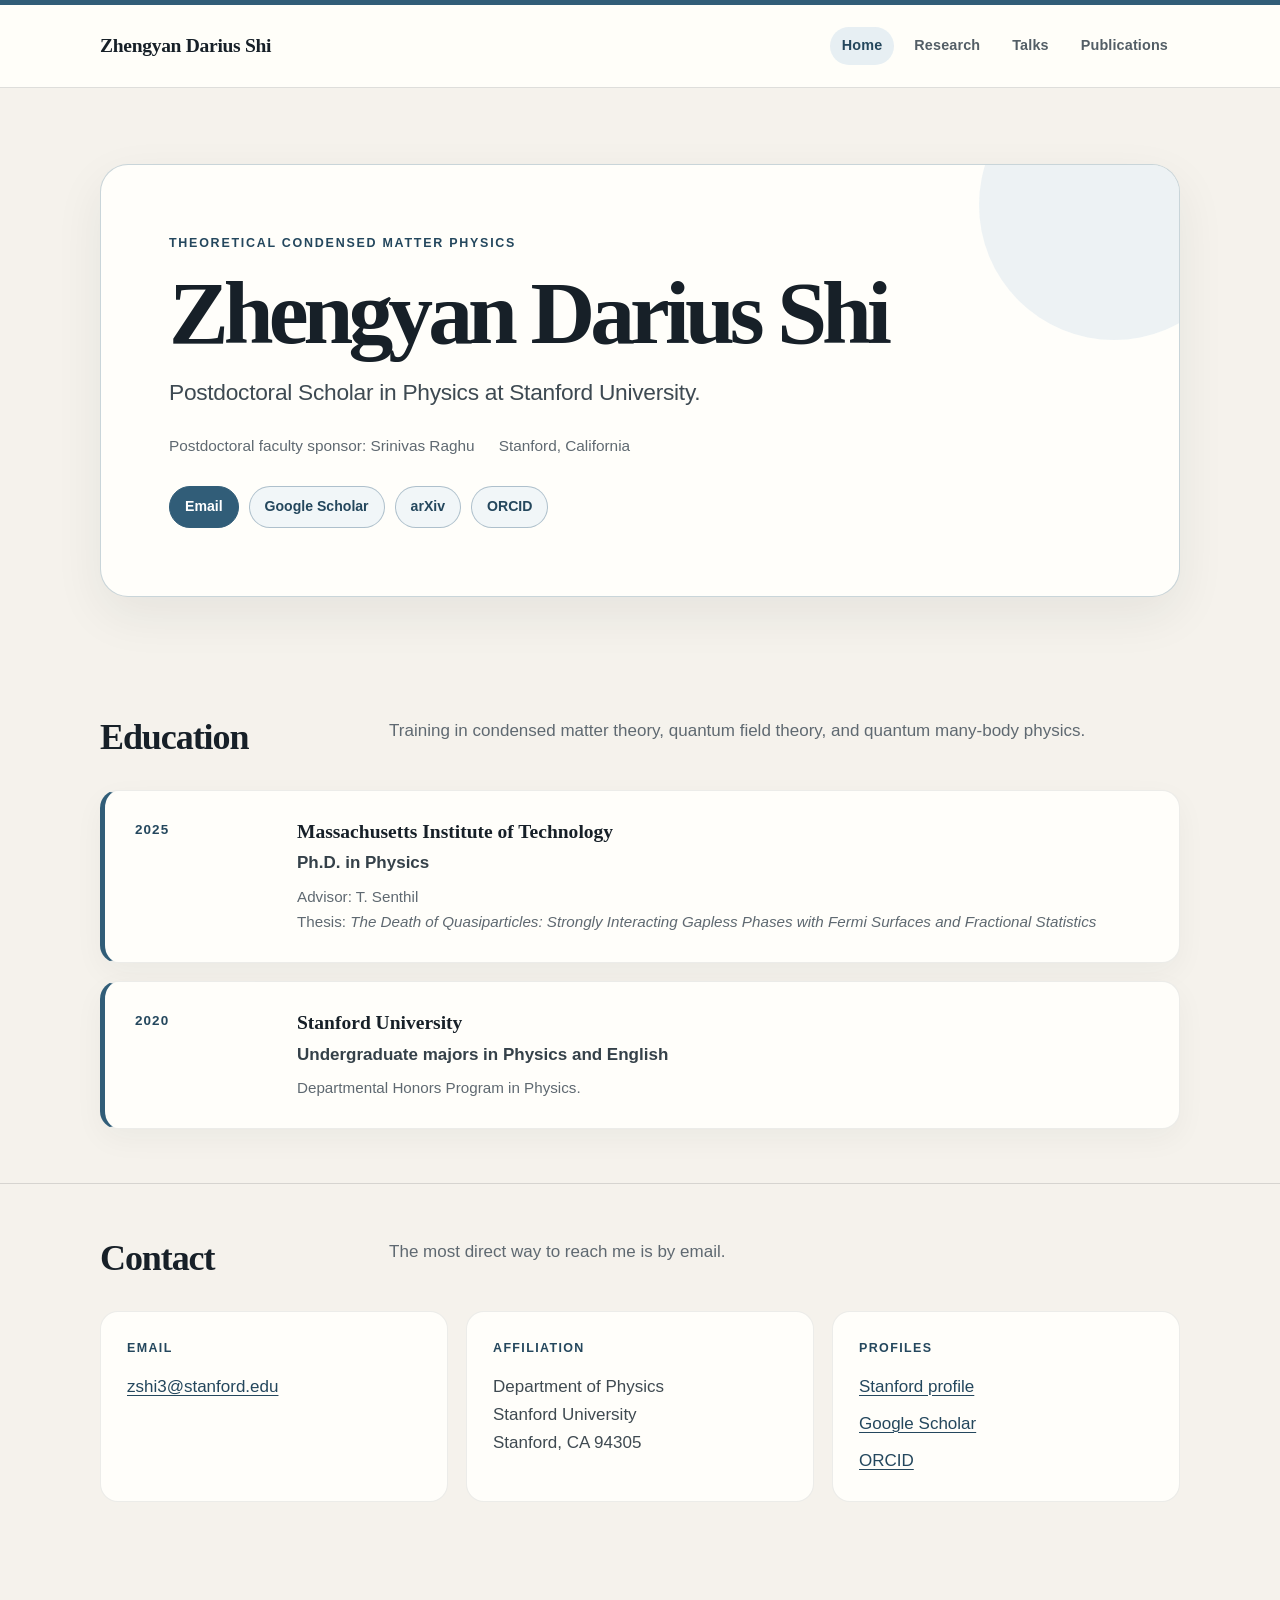
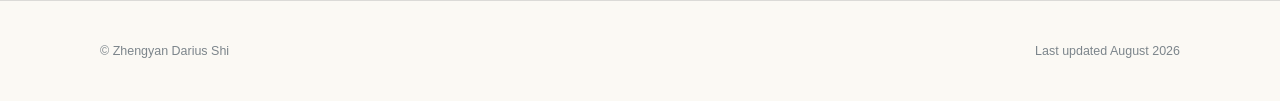
==== index.html @ 03440fc5 "Initial design" ====
<!doctype html>
<html lang="en">
<head>
  <meta charset="utf-8">
  <meta name="viewport" content="width=device-width, initial-scale=1">
  <title>Zhengyan Darius Shi — Theoretical Condensed Matter Physics</title>
  <meta name="description" content="Zhengyan Darius Shi is a theoretical condensed matter physicist and postdoctoral scholar at Stanford University.">
  <link rel="stylesheet" href="style.css">
</head>
<body class="page-home">
  <a class="skip-link" href="#main">Skip to content</a>

  <header class="site-header">
    <div class="shell header-inner">
      <a class="site-name" href="index.html">Zhengyan Darius Shi</a>
      <nav class="site-nav" aria-label="Primary navigation">
        <a href="index.html" aria-current="page">Home</a>
        <a href="research.html">Research</a>
        <a href="talks.html">Talks</a>
        <a href="publications.html">Publications</a>
      </nav>
    </div>
  </header>

  <main id="main">
    <section class="page-hero">
      <div class="shell">
        <div class="hero-panel">
          <div class="hero-content">
            <p class="eyebrow">Theoretical condensed matter physics</p>
            <h1>Zhengyan Darius Shi</h1>
            <p class="hero-subtitle">
              Postdoctoral Scholar in Physics at Stanford University.
            </p>
            <div class="hero-meta">
              <span>Postdoctoral faculty sponsor: Srinivas Raghu</span>
              <span>Stanford, California</span>
            </div>
            <div class="hero-links" aria-label="Profile links">
              <a class="button-link primary" href="mailto:zshi3@stanford.edu">Email</a>
              <a class="button-link" href="https://scholar.google.com/citations?user=H6d0jHQAAAAJ&hl=en">Google Scholar</a>
              <a class="button-link" href="https://arxiv.org/search/?query=Zhengyan+Darius+Shi&searchtype=author&abstracts=show&order=-announced_date_first&size=50">arXiv</a>
              <a class="button-link" href="https://orcid.org/0000-0003-3105-1153">ORCID</a>
            </div>
          </div>
        </div>
      </div>
    </section>

    <section class="page-section" aria-labelledby="education-heading">
      <div class="shell">
        <div class="section-header">
          <h2 id="education-heading">Education</h2>
          <p class="section-intro">
            Training in condensed matter theory, quantum field theory, and quantum many-body physics.
          </p>
        </div>

        <div class="education-list">
          <article class="education-item">
            <div class="education-year">2025</div>
            <div>
              <h3>Massachusetts Institute of Technology</h3>
              <p class="education-degree">Ph.D. in Physics</p>
              <p class="education-detail">
                Advisor: T. Senthil<br>
                Thesis: <em>The Death of Quasiparticles: Strongly Interacting Gapless Phases with Fermi Surfaces and Fractional Statistics</em>
              </p>
            </div>
          </article>

          <article class="education-item">
            <div class="education-year">2020</div>
            <div>
              <h3>Stanford University</h3>
              <p class="education-degree">Undergraduate majors in Physics and English</p>
              <p class="education-detail">Departmental Honors Program in Physics.</p>
            </div>
          </article>
        </div>
      </div>
    </section>

    <section class="page-section" aria-labelledby="contact-heading">
      <div class="shell">
        <div class="section-header">
          <h2 id="contact-heading">Contact</h2>
          <p class="section-intro">
            The most direct way to reach me is by email.
          </p>
        </div>

        <div class="contact-grid">
          <article class="contact-card">
            <h3>Email</h3>
            <p><a href="mailto:zshi3@stanford.edu">zshi3@stanford.edu</a></p>
          </article>

          <article class="contact-card">
            <h3>Affiliation</h3>
            <p>
              Department of Physics<br>
              Stanford University<br>
              Stanford, CA 94305
            </p>
          </article>

          <article class="contact-card">
            <h3>Profiles</h3>
            <p><a href="https://profiles.stanford.edu/zhengyan-shi">Stanford profile</a></p>
            <p><a href="https://scholar.google.com/citations?user=H6d0jHQAAAAJ&hl=en">Google Scholar</a></p>
            <p><a href="https://orcid.org/0000-0003-3105-1153">ORCID</a></p>
          </article>
        </div>
      </div>
    </section>
  </main>

  <footer class="site-footer">
    <div class="shell footer-inner">
      <p>© Zhengyan Darius Shi</p>
      <p>Last updated August 2026</p>
    </div>
  </footer>
</body>
</html>
---- style.css ----
:root {
  --ink: #172028;
  --muted: #5f6971;
  --quiet: #7c858b;
  --line: rgba(23, 32, 40, 0.14);
  --line-light: rgba(23, 32, 40, 0.08);
  --paper: #fffefa;
  --page-bg: #f5f2ec;
  --accent: #315d78;
  --accent-deep: #24475d;
  --accent-soft: #e7eff3;
  --accent-pale: #f1f6f8;
  --shell: 1080px;
  --text-measure: 730px;
  --radius: 18px;
  --shadow: 0 18px 50px rgba(31, 39, 45, 0.07);
}

.page-research {
  --page-bg: #f0f6f4;
  --accent: #28736e;
  --accent-deep: #1d5652;
  --accent-soft: #dfeeea;
  --accent-pale: #edf7f4;
}

.page-talks {
  --page-bg: #f8f2e8;
  --accent: #a15d27;
  --accent-deep: #77431d;
  --accent-soft: #f3e5d3;
  --accent-pale: #fcf6ed;
}

.page-publications {
  --page-bg: #f6f0f4;
  --accent: #7d4262;
  --accent-deep: #5d3049;
  --accent-soft: #eedee7;
  --accent-pale: #faf2f6;
}

* {
  box-sizing: border-box;
}

html {
  scroll-behavior: smooth;
}

body {
  margin: 0;
  color: var(--ink);
  background: var(--page-bg);
  font-family: Inter, ui-sans-serif, -apple-system, BlinkMacSystemFont, "Segoe UI",
               Helvetica, Arial, sans-serif;
  font-size: 17px;
  line-height: 1.66;
  -webkit-font-smoothing: antialiased;
  text-rendering: optimizeLegibility;
}

::selection {
  background: var(--accent-soft);
}

img {
  display: block;
  max-width: 100%;
}

a {
  color: var(--accent-deep);
  text-decoration-thickness: 1px;
  text-underline-offset: 0.2em;
}

a:hover {
  color: var(--accent);
}

h1,
h2,
h3,
p {
  margin-top: 0;
}

h1,
h2,
h3 {
  font-family: "Iowan Old Style", "Palatino Linotype", "Book Antiqua", Palatino,
               Georgia, serif;
  color: var(--ink);
}

.shell {
  width: min(var(--shell), calc(100% - 48px));
  margin-inline: auto;
}

.site-header {
  position: relative;
  z-index: 10;
  border-top: 5px solid var(--accent);
  border-bottom: 1px solid var(--line);
  background: rgba(255, 254, 250, 0.94);
  backdrop-filter: blur(14px);
  -webkit-backdrop-filter: blur(14px);
}

.header-inner {
  min-height: 82px;
  display: flex;
  align-items: center;
  justify-content: space-between;
  gap: 30px;
}

.site-name {
  color: var(--ink);
  text-decoration: none;
  font-family: "Iowan Old Style", "Palatino Linotype", "Book Antiqua", Palatino,
               Georgia, serif;
  font-size: 1.22rem;
  font-weight: 700;
  letter-spacing: -0.015em;
  white-space: nowrap;
}

.site-name:hover {
  color: var(--accent-deep);
}

.site-nav {
  display: flex;
  align-items: center;
  justify-content: flex-end;
  gap: 8px;
}

.site-nav a {
  display: inline-flex;
  align-items: center;
  min-height: 38px;
  padding: 7px 12px;
  border-radius: 999px;
  color: #535e66;
  text-decoration: none;
  font-size: 0.9rem;
  font-weight: 650;
  letter-spacing: 0.01em;
}

.site-nav a:hover {
  color: var(--accent-deep);
  background: var(--accent-pale);
}

.site-nav a[aria-current="page"] {
  color: var(--accent-deep);
  background: var(--accent-soft);
}

.page-hero {
  padding: 76px 0 66px;
}

.hero-panel {
  position: relative;
  overflow: hidden;
  padding: clamp(34px, 6vw, 68px);
  border: 1px solid color-mix(in srgb, var(--accent) 26%, transparent);
  border-radius: 28px;
  background: var(--paper);
  box-shadow: var(--shadow);
}

.hero-panel::after {
  content: "";
  position: absolute;
  right: -70px;
  top: -95px;
  width: 270px;
  height: 270px;
  border-radius: 50%;
  background: var(--accent-soft);
  opacity: 0.72;
  pointer-events: none;
}

.hero-content {
  position: relative;
  z-index: 1;
  max-width: 840px;
}

.eyebrow {
  margin-bottom: 15px;
  color: var(--accent-deep);
  font-size: 0.78rem;
  font-weight: 760;
  letter-spacing: 0.14em;
  text-transform: uppercase;
}

.page-hero h1 {
  max-width: 900px;
  margin-bottom: 18px;
  font-size: clamp(3rem, 7vw, 5.6rem);
  line-height: 0.98;
  font-weight: 700;
  letter-spacing: -0.055em;
}

.page-hero .page-title {
  max-width: 850px;
  font-size: clamp(2.8rem, 6vw, 5rem);
}

.hero-subtitle {
  max-width: 760px;
  margin-bottom: 0;
  color: #3e4a52;
  font-size: clamp(1.12rem, 2.2vw, 1.42rem);
  line-height: 1.5;
  letter-spacing: -0.012em;
}

.hero-meta {
  display: flex;
  flex-wrap: wrap;
  gap: 9px 24px;
  margin-top: 24px;
  color: var(--muted);
  font-size: 0.96rem;
}

.hero-links,
.inline-links {
  display: flex;
  flex-wrap: wrap;
  gap: 10px;
  margin-top: 28px;
}

.button-link {
  display: inline-flex;
  align-items: center;
  justify-content: center;
  gap: 7px;
  min-height: 42px;
  padding: 8px 15px;
  border: 1px solid color-mix(in srgb, var(--accent) 35%, transparent);
  border-radius: 999px;
  color: var(--accent-deep);
  background: var(--accent-pale);
  text-decoration: none;
  font-size: 0.88rem;
  font-weight: 700;
}

.button-link:hover {
  border-color: var(--accent);
  background: var(--accent-soft);
}

.button-link.primary {
  border-color: var(--accent);
  color: white;
  background: var(--accent);
}

.button-link.primary:hover {
  background: var(--accent-deep);
}

main {
  padding-bottom: 44px;
}

.page-section {
  padding: 54px 0;
}

.page-section + .page-section {
  border-top: 1px solid var(--line);
}

.section-header {
  display: grid;
  grid-template-columns: minmax(180px, 0.32fr) minmax(0, 1fr);
  gap: 36px;
  margin-bottom: 32px;
}

.section-header h2 {
  margin-bottom: 0;
  font-size: clamp(1.7rem, 3vw, 2.25rem);
  line-height: 1.14;
  letter-spacing: -0.03em;
}

.section-intro {
  max-width: var(--text-measure);
  margin-bottom: 0;
  color: var(--muted);
}

.education-list {
  display: grid;
  gap: 18px;
}

.education-item {
  display: grid;
  grid-template-columns: 132px minmax(0, 1fr);
  gap: 30px;
  padding: 28px 30px;
  border: 1px solid var(--line-light);
  border-left: 5px solid var(--accent);
  border-radius: var(--radius);
  background: var(--paper);
  box-shadow: 0 10px 30px rgba(31, 39, 45, 0.045);
}

.education-year {
  color: var(--accent-deep);
  font-size: 0.84rem;
  font-weight: 800;
  letter-spacing: 0.08em;
  text-transform: uppercase;
}

.education-item h3 {
  margin-bottom: 5px;
  font-size: 1.22rem;
  line-height: 1.3;
}

.education-degree {
  margin-bottom: 6px;
  color: #354149;
  font-weight: 680;
}

.education-detail {
  margin-bottom: 0;
  color: var(--muted);
  font-size: 0.95rem;
}

.contact-grid {
  display: grid;
  grid-template-columns: repeat(3, minmax(0, 1fr));
  gap: 18px;
}

.contact-card {
  min-height: 190px;
  padding: 26px;
  border: 1px solid var(--line-light);
  border-radius: var(--radius);
  background: var(--paper);
}

.contact-card h3 {
  margin-bottom: 14px;
  color: var(--accent-deep);
  font-size: 0.78rem;
  font-family: inherit;
  font-weight: 800;
  letter-spacing: 0.11em;
  text-transform: uppercase;
}

.contact-card p {
  margin-bottom: 0;
  color: #3f4a51;
}

.contact-card p + p {
  margin-top: 9px;
}

.research-stack {
  display: grid;
  gap: 22px;
}

.research-card {
  --card-accent: #28736e;
  --card-bg: #e7f2ef;
  display: grid;
  grid-template-columns: 84px minmax(0, 1fr);
  gap: 28px;
  padding: clamp(28px, 5vw, 46px);
  border: 1px solid color-mix(in srgb, var(--card-accent) 24%, transparent);
  border-radius: 22px;
  background: var(--card-bg);
}

.research-card:nth-child(2) {
  --card-accent: #4b6090;
  --card-bg: #e9edf7;
}

.research-card:nth-child(3) {
  --card-accent: #98526b;
  --card-bg: #f5e9ee;
}

.research-card:nth-child(4) {
  --card-accent: #9a6b31;
  --card-bg: #f6eddf;
}

.research-number {
  margin: 2px 0 0;
  color: var(--card-accent);
  font-size: 0.86rem;
  font-weight: 850;
  letter-spacing: 0.12em;
}

.research-card h2 {
  margin-bottom: 13px;
  font-size: clamp(1.65rem, 3.1vw, 2.35rem);
  line-height: 1.12;
  letter-spacing: -0.035em;
}

.research-card p {
  max-width: 790px;
  margin-bottom: 0;
  color: #39464b;
}

.research-card .related {
  display: flex;
  flex-wrap: wrap;
  gap: 8px 18px;
  margin-top: 18px;
  font-size: 0.9rem;
  font-weight: 700;
}

.research-card .related a {
  color: var(--card-accent);
  text-decoration: none;
}

.research-card .related a:hover {
  text-decoration: underline;
}

.talk-list {
  display: grid;
  gap: 16px;
}

.talk-item {
  display: grid;
  grid-template-columns: 175px minmax(0, 1fr);
  gap: 30px;
  padding: 27px 30px;
  border: 1px solid var(--line-light);
  border-radius: var(--radius);
  background: var(--paper);
  box-shadow: 0 10px 28px rgba(31, 39, 45, 0.04);
}

.talk-date {
  color: var(--accent-deep);
  font-size: 0.83rem;
  font-weight: 800;
  letter-spacing: 0.07em;
  text-transform: uppercase;
}

.talk-item h2 {
  margin-bottom: 7px;
  font-size: 1.25rem;
  line-height: 1.32;
  letter-spacing: -0.018em;
}

.talk-venue {
  margin-bottom: 0;
  color: var(--muted);
  font-size: 0.94rem;
}

.talk-links {
  display: flex;
  flex-wrap: wrap;
  gap: 8px 16px;
  margin-top: 12px;
  font-size: 0.88rem;
  font-weight: 720;
}

.talk-links a {
  text-decoration: none;
}

.publication-list {
  display: grid;
  gap: 28px;
}

.publication-card {
  --paper-accent: #7d4262;
  --paper-soft: #f3e7ed;
  display: grid;
  grid-template-columns: minmax(300px, 0.86fr) minmax(0, 1.14fr);
  overflow: hidden;
  border: 1px solid color-mix(in srgb, var(--paper-accent) 25%, transparent);
  border-radius: 22px;
  background: var(--paper);
  box-shadow: 0 14px 38px rgba(31, 39, 45, 0.055);
}

.publication-card.paper-anyon {
  --paper-accent: #2e7775;
  --paper-soft: #e7f2f1;
}

.publication-card.paper-doping {
  --paper-accent: #a3602d;
  --paper-soft: #f8eadf;
}

.publication-card.paper-controlled {
  --paper-accent: #506492;
  --paper-soft: #e9edf7;
}

.publication-card.paper-gifts {
  --paper-accent: #665481;
  --paper-soft: #efebf5;
}

.publication-figure {
  display: flex;
  flex-direction: column;
  justify-content: center;
  min-width: 0;
  margin: 0;
  padding: 26px;
  border-right: 1px solid color-mix(in srgb, var(--paper-accent) 18%, transparent);
  background: var(--paper-soft);
}

.publication-figure a {
  display: block;
  overflow: hidden;
  border: 1px solid rgba(23, 32, 40, 0.12);
  border-radius: 12px;
  background: white;
  text-decoration: none;
  box-shadow: 0 8px 24px rgba(31, 39, 45, 0.07);
}

.publication-figure img {
  width: 100%;
  max-height: 325px;
  object-fit: contain;
  background: white;
}

.publication-figure figcaption {
  margin-top: 12px;
  color: color-mix(in srgb, var(--paper-accent) 75%, #4f575c);
  font-size: 0.78rem;
  line-height: 1.45;
}

.publication-copy {
  padding: clamp(30px, 5vw, 48px);
}

.paper-topic {
  margin-bottom: 13px;
  color: var(--paper-accent);
  font-size: 0.75rem;
  font-weight: 830;
  letter-spacing: 0.12em;
  text-transform: uppercase;
}

.publication-copy h2 {
  margin-bottom: 14px;
  font-size: clamp(1.55rem, 3vw, 2.2rem);
  line-height: 1.17;
  letter-spacing: -0.035em;
}

.publication-copy h2 a {
  color: var(--ink);
  text-decoration: none;
}

.publication-copy h2 a:hover {
  color: var(--paper-accent);
}

.paper-authors,
.paper-venue,
.paper-summary {
  margin-bottom: 0;
}

.paper-authors {
  color: #39454c;
  font-size: 0.94rem;
}

.paper-venue {
  margin-top: 6px;
  color: var(--muted);
  font-size: 0.93rem;
  font-style: italic;
}

.paper-summary {
  margin-top: 18px;
  color: #465158;
}

.paper-links {
  display: flex;
  flex-wrap: wrap;
  gap: 9px;
  margin-top: 22px;
}

.paper-links a {
  display: inline-flex;
  align-items: center;
  min-height: 36px;
  padding: 6px 12px;
  border: 1px solid color-mix(in srgb, var(--paper-accent) 35%, transparent);
  border-radius: 999px;
  color: var(--paper-accent);
  background: var(--paper-soft);
  text-decoration: none;
  font-size: 0.82rem;
  font-weight: 760;
}

.paper-links a:hover {
  border-color: var(--paper-accent);
}

.site-footer {
  border-top: 1px solid var(--line);
  background: rgba(255, 254, 250, 0.62);
}

.footer-inner {
  min-height: 100px;
  display: flex;
  align-items: center;
  justify-content: space-between;
  gap: 30px;
  color: var(--quiet);
  font-size: 0.78rem;
}

.footer-inner p {
  margin-bottom: 0;
}

.skip-link {
  position: fixed;
  left: 18px;
  top: -80px;
  z-index: 100;
  padding: 10px 14px;
  border-radius: 8px;
  color: white;
  background: var(--accent-deep);
  text-decoration: none;
}

.skip-link:focus {
  top: 16px;
}

@media (max-width: 860px) {
  .header-inner {
    align-items: flex-start;
    flex-direction: column;
    gap: 16px;
    padding: 19px 0;
  }

  .site-nav {
    justify-content: flex-start;
    flex-wrap: wrap;
  }

  .section-header,
  .education-item,
  .talk-item {
    grid-template-columns: 1fr;
    gap: 10px;
  }

  .contact-grid {
    grid-template-columns: 1fr;
  }

  .publication-card {
    grid-template-columns: 1fr;
  }

  .publication-figure {
    border-right: 0;
    border-bottom: 1px solid color-mix(in srgb, var(--paper-accent) 18%, transparent);
  }

  .publication-figure img {
    max-height: 390px;
  }
}

@media (max-width: 620px) {
  body {
    font-size: 16px;
  }

  .shell {
    width: min(var(--shell), calc(100% - 30px));
  }

  .site-nav {
    gap: 5px;
  }

  .site-nav a {
    padding-inline: 9px;
    font-size: 0.84rem;
  }

  .page-hero {
    padding: 38px 0 42px;
  }

  .hero-panel {
    padding: 29px 24px 32px;
    border-radius: 20px;
  }

  .hero-panel::after {
    right: -130px;
    top: -145px;
  }

  .page-hero h1,
  .page-hero .page-title {
    font-size: clamp(2.55rem, 14vw, 4rem);
  }

  .page-section {
    padding: 40px 0;
  }

  .education-item,
  .talk-item {
    padding: 23px 22px;
  }

  .research-card {
    grid-template-columns: 1fr;
    gap: 8px;
    padding: 28px 24px;
  }

  .publication-figure {
    padding: 18px;
  }

  .publication-copy {
    padding: 27px 23px 30px;
  }

  .footer-inner {
    align-items: flex-start;
    flex-direction: column;
    justify-content: center;
    gap: 4px;
    padding: 26px 0;
  }
}

@media print {
  body {
    background: white;
    font-size: 11pt;
  }

  .site-header,
  .site-footer,
  .hero-links,
  .paper-links,
  .talk-links {
    display: none;
  }

  .page-hero,
  .page-section {
    padding: 22px 0;
  }

  .hero-panel,
  .education-item,
  .contact-card,
  .research-card,
  .talk-item,
  .publication-card {
    box-shadow: none;
    break-inside: avoid;
  }
}
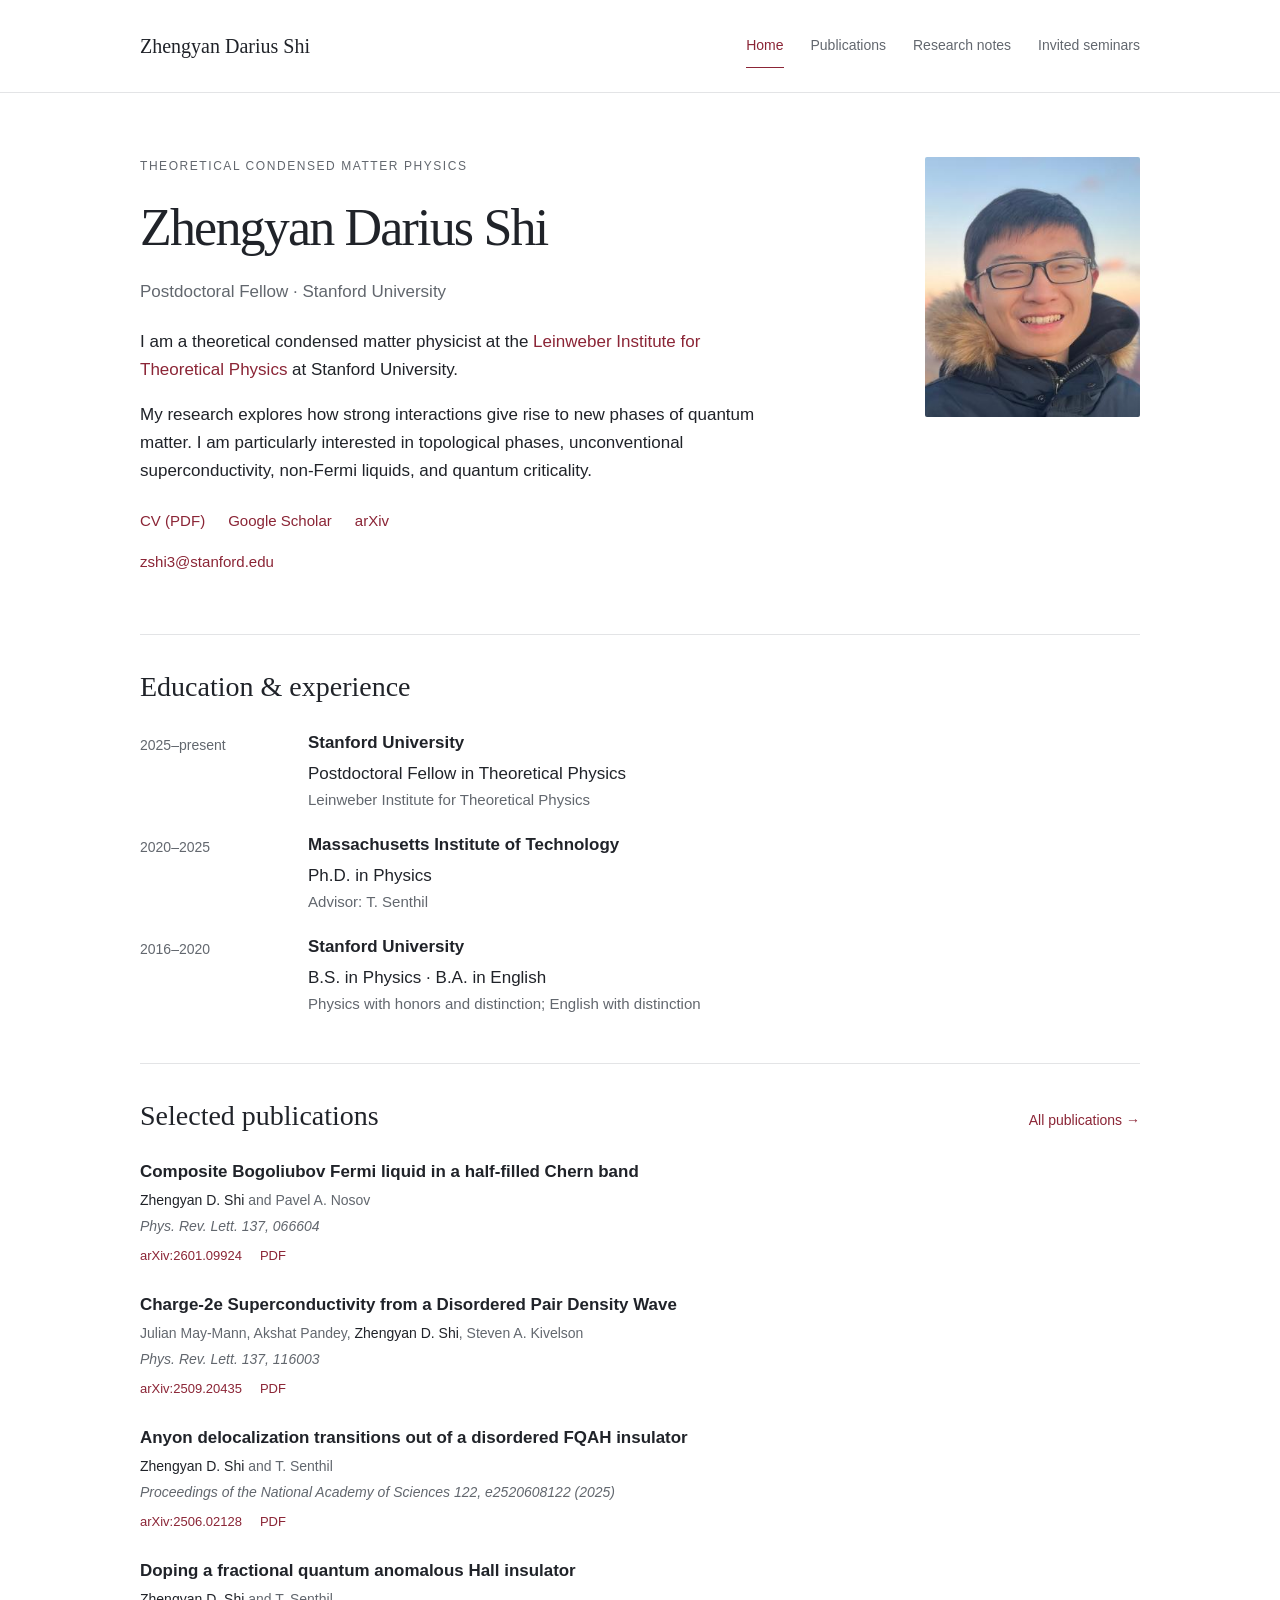
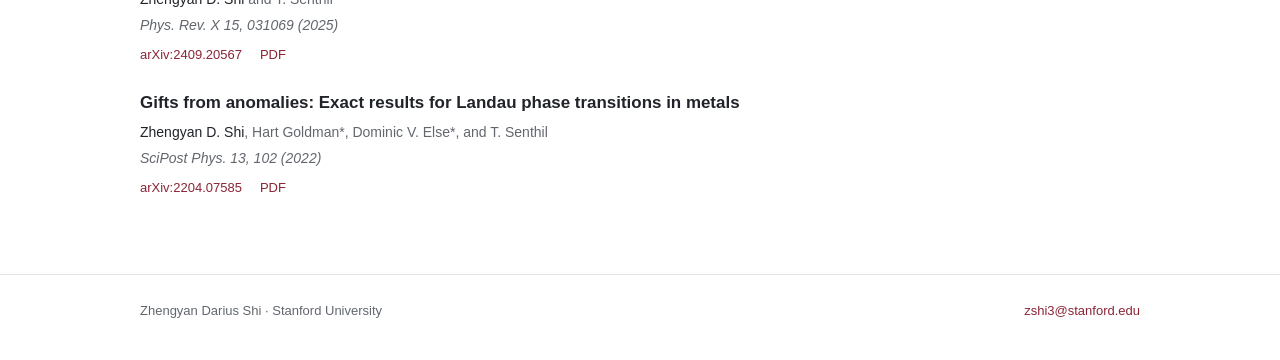
==== commit d94ace6f: "Add updated faculty website with CV, publications, notes, and seminars" ====
--- a/index.html
+++ b/index.html
@@ -1,126 +1,5 @@
 <!doctype html>
-<html lang="en">
-<head>
-  <meta charset="utf-8">
-  <meta name="viewport" content="width=device-width, initial-scale=1">
-  <title>Zhengyan Darius Shi — Theoretical Condensed Matter Physics</title>
-  <meta name="description" content="Zhengyan Darius Shi is a theoretical condensed matter physicist and postdoctoral scholar at Stanford University.">
-  <link rel="stylesheet" href="style.css">
-</head>
-<body class="page-home">
-  <a class="skip-link" href="#main">Skip to content</a>
-
-  <header class="site-header">
-    <div class="shell header-inner">
-      <a class="site-name" href="index.html">Zhengyan Darius Shi</a>
-      <nav class="site-nav" aria-label="Primary navigation">
-        <a href="index.html" aria-current="page">Home</a>
-        <a href="research.html">Research</a>
-        <a href="talks.html">Talks</a>
-        <a href="publications.html">Publications</a>
-      </nav>
-    </div>
-  </header>
-
-  <main id="main">
-    <section class="page-hero">
-      <div class="shell">
-        <div class="hero-panel">
-          <div class="hero-content">
-            <p class="eyebrow">Theoretical condensed matter physics</p>
-            <h1>Zhengyan Darius Shi</h1>
-            <p class="hero-subtitle">
-              Postdoctoral Scholar in Physics at Stanford University.
-            </p>
-            <div class="hero-meta">
-              <span>Postdoctoral faculty sponsor: Srinivas Raghu</span>
-              <span>Stanford, California</span>
-            </div>
-            <div class="hero-links" aria-label="Profile links">
-              <a class="button-link primary" href="mailto:zshi3@stanford.edu">Email</a>
-              <a class="button-link" href="https://scholar.google.com/citations?user=H6d0jHQAAAAJ&hl=en">Google Scholar</a>
-              <a class="button-link" href="https://arxiv.org/search/?query=Zhengyan+Darius+Shi&searchtype=author&abstracts=show&order=-announced_date_first&size=50">arXiv</a>
-              <a class="button-link" href="https://orcid.org/0000-0003-3105-1153">ORCID</a>
-            </div>
-          </div>
-        </div>
-      </div>
-    </section>
-
-    <section class="page-section" aria-labelledby="education-heading">
-      <div class="shell">
-        <div class="section-header">
-          <h2 id="education-heading">Education</h2>
-          <p class="section-intro">
-            Training in condensed matter theory, quantum field theory, and quantum many-body physics.
-          </p>
-        </div>
-
-        <div class="education-list">
-          <article class="education-item">
-            <div class="education-year">2025</div>
-            <div>
-              <h3>Massachusetts Institute of Technology</h3>
-              <p class="education-degree">Ph.D. in Physics</p>
-              <p class="education-detail">
-                Advisor: T. Senthil<br>
-                Thesis: <em>The Death of Quasiparticles: Strongly Interacting Gapless Phases with Fermi Surfaces and Fractional Statistics</em>
-              </p>
-            </div>
-          </article>
-
-          <article class="education-item">
-            <div class="education-year">2020</div>
-            <div>
-              <h3>Stanford University</h3>
-              <p class="education-degree">Undergraduate majors in Physics and English</p>
-              <p class="education-detail">Departmental Honors Program in Physics.</p>
-            </div>
-          </article>
-        </div>
-      </div>
-    </section>
-
-    <section class="page-section" aria-labelledby="contact-heading">
-      <div class="shell">
-        <div class="section-header">
-          <h2 id="contact-heading">Contact</h2>
-          <p class="section-intro">
-            The most direct way to reach me is by email.
-          </p>
-        </div>
-
-        <div class="contact-grid">
-          <article class="contact-card">
-            <h3>Email</h3>
-            <p><a href="mailto:zshi3@stanford.edu">zshi3@stanford.edu</a></p>
-          </article>
-
-          <article class="contact-card">
-            <h3>Affiliation</h3>
-            <p>
-              Department of Physics<br>
-              Stanford University<br>
-              Stanford, CA 94305
-            </p>
-          </article>
-
-          <article class="contact-card">
-            <h3>Profiles</h3>
-            <p><a href="https://profiles.stanford.edu/zhengyan-shi">Stanford profile</a></p>
-            <p><a href="https://scholar.google.com/citations?user=H6d0jHQAAAAJ&hl=en">Google Scholar</a></p>
-            <p><a href="https://orcid.org/0000-0003-3105-1153">ORCID</a></p>
-          </article>
-        </div>
-      </div>
-    </section>
-  </main>
-
-  <footer class="site-footer">
-    <div class="shell footer-inner">
-      <p>© Zhengyan Darius Shi</p>
-      <p>Last updated August 2026</p>
-    </div>
-  </footer>
-</body>
-</html>
+<html lang="en"><head><meta charset="utf-8"><meta name="viewport" content="width=device-width, initial-scale=1"><title>Home — Zhengyan Darius Shi</title><meta name="description" content="Zhengyan Darius Shi, theoretical condensed matter physicist at Stanford University. Research on quantum many-body physics, topological phases, and superconductivity."><link rel="stylesheet" href="style.css"><link rel="icon" type="image/svg+xml" href="data:image/svg+xml,%3Csvg xmlns='http://www.w3.org/2000/svg' viewBox='0 0 32 32'%3E%3Crect width='32' height='32' rx='3' fill='%238b2536'/%3E%3Ctext x='16' y='24' text-anchor='middle' font-family='Georgia' font-size='25' fill='white'%3ES%3C/text%3E%3C/svg%3E"></head>
+<body><a class="skip" href="#main">Skip to content</a><header class="site-header"><div class="wrap header-inner"><a class="wordmark" href="index.html">Zhengyan Darius Shi</a><nav aria-label="Main navigation"><a href="index.html" aria-current="page">Home</a><a href="publications.html">Publications</a><a href="notes.html">Research notes</a><a href="seminars.html">Invited seminars</a></nav></div></header><main id="main" class="wrap"><section class="hero" aria-labelledby="name"><div><p class="eyebrow">Theoretical condensed matter physics</p><h1 id="name">Zhengyan Darius Shi</h1><p class="position">Postdoctoral Fellow · Stanford University</p><div class="bio"><p>I am a theoretical condensed matter physicist at the <a href="https://sitp.stanford.edu/">Leinweber Institute for Theoretical Physics</a> at Stanford University.</p><p>My research explores how strong interactions give rise to new phases of quantum matter. I am particularly interested in topological phases, unconventional superconductivity, non-Fermi liquids, and quantum criticality.</p></div><div class="profile-links" aria-label="Academic profiles"><a href="assets/Zhengyan_Shi_CV.pdf">CV <span aria-hidden="true">(PDF)</span></a><a href="https://scholar.google.com/citations?user=H6d0jHQAAAAJ&amp;hl=en">Google Scholar</a><a href="https://arxiv.org/search/?query=Shi%2C+Zhengyan&amp;searchtype=author&amp;abstracts=show&amp;order=-announced_date_first&amp;size=50">arXiv</a></div><a class="email" href="mailto:zshi3@stanford.edu">zshi3@stanford.edu</a></div><figure style="margin:0"><img class="portrait" src="assets/portrait.jpg" width="215" height="260" alt="Zhengyan Darius Shi outdoors" fetchpriority="high"></figure></section>
+<section class="section" aria-labelledby="background"><div class="section-top"><h2 id="background">Education &amp; experience</h2></div><div class="career-row"><div class="date">2025–present</div><div><h3>Stanford University</h3><p>Postdoctoral Fellow in Theoretical Physics</p><p class="detail">Leinweber Institute for Theoretical Physics</p></div></div><div class="career-row"><div class="date">2020–2025</div><div><h3>Massachusetts Institute of Technology</h3><p>Ph.D. in Physics</p><p class="detail">Advisor: T. Senthil</p></div></div><div class="career-row"><div class="date">2016–2020</div><div><h3>Stanford University</h3><p>B.S. in Physics · B.A. in English</p><p class="detail">Physics with honors and distinction; English with distinction</p></div></div></section>
+<section class="section" aria-labelledby="selected"><div class="section-top"><h2 id="selected">Selected publications</h2><a href="publications.html">All publications →</a></div><article class="paper"><h3><a href="https://arxiv.org/abs/2601.09924">Composite Bogoliubov Fermi liquid in a half-filled Chern band</a></h3><p class="authors"><strong>Zhengyan D. Shi</strong> and Pavel A. Nosov</p><p class="venue">Phys. Rev. Lett. 137, 066604</p><div class="paper-links"><a href="https://arxiv.org/abs/2601.09924">arXiv:2601.09924</a><a href="https://arxiv.org/pdf/2601.09924" aria-label="PDF: Composite Bogoliubov Fermi liquid in a half-filled Chern band">PDF</a></div></article><article class="paper"><h3><a href="https://arxiv.org/abs/2509.20435">Charge-2e Superconductivity from a Disordered Pair Density Wave</a></h3><p class="authors">Julian May-Mann, Akshat Pandey, <strong>Zhengyan D. Shi</strong>, Steven A. Kivelson</p><p class="venue">Phys. Rev. Lett. 137, 116003</p><div class="paper-links"><a href="https://arxiv.org/abs/2509.20435">arXiv:2509.20435</a><a href="https://arxiv.org/pdf/2509.20435" aria-label="PDF: Charge-2e Superconductivity from a Disordered Pair Density Wave">PDF</a></div></article><article class="paper"><h3><a href="https://arxiv.org/abs/2506.02128">Anyon delocalization transitions out of a disordered FQAH insulator</a></h3><p class="authors"><strong>Zhengyan D. Shi</strong> and T. Senthil</p><p class="venue">Proceedings of the National Academy of Sciences 122, e2520608122 (2025)</p><div class="paper-links"><a href="https://arxiv.org/abs/2506.02128">arXiv:2506.02128</a><a href="https://arxiv.org/pdf/2506.02128" aria-label="PDF: Anyon delocalization transitions out of a disordered FQAH insulator">PDF</a></div></article><article class="paper"><h3><a href="https://arxiv.org/abs/2409.20567">Doping a fractional quantum anomalous Hall insulator</a></h3><p class="authors"><strong>Zhengyan D. Shi</strong> and T. Senthil</p><p class="venue">Phys. Rev. X 15, 031069 (2025)</p><div class="paper-links"><a href="https://arxiv.org/abs/2409.20567">arXiv:2409.20567</a><a href="https://arxiv.org/pdf/2409.20567" aria-label="PDF: Doping a fractional quantum anomalous Hall insulator">PDF</a></div></article><article class="paper"><h3><a href="https://arxiv.org/abs/2204.07585">Gifts from anomalies: Exact results for Landau phase transitions in metals</a></h3><p class="authors"><strong>Zhengyan D. Shi</strong>, Hart Goldman*, Dominic V. Else*, and T. Senthil</p><p class="venue">SciPost Phys. 13, 102 (2022)</p><div class="paper-links"><a href="https://arxiv.org/abs/2204.07585">arXiv:2204.07585</a><a href="https://arxiv.org/pdf/2204.07585" aria-label="PDF: Gifts from anomalies: Exact results for Landau phase transitions in metals">PDF</a></div></article></section></main><footer><div class="wrap footer-inner"><p>Zhengyan Darius Shi · Stanford University</p><p><a href="mailto:zshi3@stanford.edu">zshi3@stanford.edu</a></p></div></footer></body></html>
--- a/style.css
+++ b/style.css
@@ -1,826 +1,2 @@
-:root {
-  --ink: #172028;
-  --muted: #5f6971;
-  --quiet: #7c858b;
-  --line: rgba(23, 32, 40, 0.14);
-  --line-light: rgba(23, 32, 40, 0.08);
-  --paper: #fffefa;
-  --page-bg: #f5f2ec;
-  --accent: #315d78;
-  --accent-deep: #24475d;
-  --accent-soft: #e7eff3;
-  --accent-pale: #f1f6f8;
-  --shell: 1080px;
-  --text-measure: 730px;
-  --radius: 18px;
-  --shadow: 0 18px 50px rgba(31, 39, 45, 0.07);
-}
-
-.page-research {
-  --page-bg: #f0f6f4;
-  --accent: #28736e;
-  --accent-deep: #1d5652;
-  --accent-soft: #dfeeea;
-  --accent-pale: #edf7f4;
-}
-
-.page-talks {
-  --page-bg: #f8f2e8;
-  --accent: #a15d27;
-  --accent-deep: #77431d;
-  --accent-soft: #f3e5d3;
-  --accent-pale: #fcf6ed;
-}
-
-.page-publications {
-  --page-bg: #f6f0f4;
-  --accent: #7d4262;
-  --accent-deep: #5d3049;
-  --accent-soft: #eedee7;
-  --accent-pale: #faf2f6;
-}
-
-* {
-  box-sizing: border-box;
-}
-
-html {
-  scroll-behavior: smooth;
-}
-
-body {
-  margin: 0;
-  color: var(--ink);
-  background: var(--page-bg);
-  font-family: Inter, ui-sans-serif, -apple-system, BlinkMacSystemFont, "Segoe UI",
-               Helvetica, Arial, sans-serif;
-  font-size: 17px;
-  line-height: 1.66;
-  -webkit-font-smoothing: antialiased;
-  text-rendering: optimizeLegibility;
-}
-
-::selection {
-  background: var(--accent-soft);
-}
-
-img {
-  display: block;
-  max-width: 100%;
-}
-
-a {
-  color: var(--accent-deep);
-  text-decoration-thickness: 1px;
-  text-underline-offset: 0.2em;
-}
-
-a:hover {
-  color: var(--accent);
-}
-
-h1,
-h2,
-h3,
-p {
-  margin-top: 0;
-}
-
-h1,
-h2,
-h3 {
-  font-family: "Iowan Old Style", "Palatino Linotype", "Book Antiqua", Palatino,
-               Georgia, serif;
-  color: var(--ink);
-}
-
-.shell {
-  width: min(var(--shell), calc(100% - 48px));
-  margin-inline: auto;
-}
-
-.site-header {
-  position: relative;
-  z-index: 10;
-  border-top: 5px solid var(--accent);
-  border-bottom: 1px solid var(--line);
-  background: rgba(255, 254, 250, 0.94);
-  backdrop-filter: blur(14px);
-  -webkit-backdrop-filter: blur(14px);
-}
-
-.header-inner {
-  min-height: 82px;
-  display: flex;
-  align-items: center;
-  justify-content: space-between;
-  gap: 30px;
-}
-
-.site-name {
-  color: var(--ink);
-  text-decoration: none;
-  font-family: "Iowan Old Style", "Palatino Linotype", "Book Antiqua", Palatino,
-               Georgia, serif;
-  font-size: 1.22rem;
-  font-weight: 700;
-  letter-spacing: -0.015em;
-  white-space: nowrap;
-}
-
-.site-name:hover {
-  color: var(--accent-deep);
-}
-
-.site-nav {
-  display: flex;
-  align-items: center;
-  justify-content: flex-end;
-  gap: 8px;
-}
-
-.site-nav a {
-  display: inline-flex;
-  align-items: center;
-  min-height: 38px;
-  padding: 7px 12px;
-  border-radius: 999px;
-  color: #535e66;
-  text-decoration: none;
-  font-size: 0.9rem;
-  font-weight: 650;
-  letter-spacing: 0.01em;
-}
-
-.site-nav a:hover {
-  color: var(--accent-deep);
-  background: var(--accent-pale);
-}
-
-.site-nav a[aria-current="page"] {
-  color: var(--accent-deep);
-  background: var(--accent-soft);
-}
-
-.page-hero {
-  padding: 76px 0 66px;
-}
-
-.hero-panel {
-  position: relative;
-  overflow: hidden;
-  padding: clamp(34px, 6vw, 68px);
-  border: 1px solid color-mix(in srgb, var(--accent) 26%, transparent);
-  border-radius: 28px;
-  background: var(--paper);
-  box-shadow: var(--shadow);
-}
-
-.hero-panel::after {
-  content: "";
-  position: absolute;
-  right: -70px;
-  top: -95px;
-  width: 270px;
-  height: 270px;
-  border-radius: 50%;
-  background: var(--accent-soft);
-  opacity: 0.72;
-  pointer-events: none;
-}
-
-.hero-content {
-  position: relative;
-  z-index: 1;
-  max-width: 840px;
-}
-
-.eyebrow {
-  margin-bottom: 15px;
-  color: var(--accent-deep);
-  font-size: 0.78rem;
-  font-weight: 760;
-  letter-spacing: 0.14em;
-  text-transform: uppercase;
-}
-
-.page-hero h1 {
-  max-width: 900px;
-  margin-bottom: 18px;
-  font-size: clamp(3rem, 7vw, 5.6rem);
-  line-height: 0.98;
-  font-weight: 700;
-  letter-spacing: -0.055em;
-}
-
-.page-hero .page-title {
-  max-width: 850px;
-  font-size: clamp(2.8rem, 6vw, 5rem);
-}
-
-.hero-subtitle {
-  max-width: 760px;
-  margin-bottom: 0;
-  color: #3e4a52;
-  font-size: clamp(1.12rem, 2.2vw, 1.42rem);
-  line-height: 1.5;
-  letter-spacing: -0.012em;
-}
-
-.hero-meta {
-  display: flex;
-  flex-wrap: wrap;
-  gap: 9px 24px;
-  margin-top: 24px;
-  color: var(--muted);
-  font-size: 0.96rem;
-}
-
-.hero-links,
-.inline-links {
-  display: flex;
-  flex-wrap: wrap;
-  gap: 10px;
-  margin-top: 28px;
-}
-
-.button-link {
-  display: inline-flex;
-  align-items: center;
-  justify-content: center;
-  gap: 7px;
-  min-height: 42px;
-  padding: 8px 15px;
-  border: 1px solid color-mix(in srgb, var(--accent) 35%, transparent);
-  border-radius: 999px;
-  color: var(--accent-deep);
-  background: var(--accent-pale);
-  text-decoration: none;
-  font-size: 0.88rem;
-  font-weight: 700;
-}
-
-.button-link:hover {
-  border-color: var(--accent);
-  background: var(--accent-soft);
-}
-
-.button-link.primary {
-  border-color: var(--accent);
-  color: white;
-  background: var(--accent);
-}
-
-.button-link.primary:hover {
-  background: var(--accent-deep);
-}
-
-main {
-  padding-bottom: 44px;
-}
-
-.page-section {
-  padding: 54px 0;
-}
-
-.page-section + .page-section {
-  border-top: 1px solid var(--line);
-}
-
-.section-header {
-  display: grid;
-  grid-template-columns: minmax(180px, 0.32fr) minmax(0, 1fr);
-  gap: 36px;
-  margin-bottom: 32px;
-}
-
-.section-header h2 {
-  margin-bottom: 0;
-  font-size: clamp(1.7rem, 3vw, 2.25rem);
-  line-height: 1.14;
-  letter-spacing: -0.03em;
-}
-
-.section-intro {
-  max-width: var(--text-measure);
-  margin-bottom: 0;
-  color: var(--muted);
-}
-
-.education-list {
-  display: grid;
-  gap: 18px;
-}
-
-.education-item {
-  display: grid;
-  grid-template-columns: 132px minmax(0, 1fr);
-  gap: 30px;
-  padding: 28px 30px;
-  border: 1px solid var(--line-light);
-  border-left: 5px solid var(--accent);
-  border-radius: var(--radius);
-  background: var(--paper);
-  box-shadow: 0 10px 30px rgba(31, 39, 45, 0.045);
-}
-
-.education-year {
-  color: var(--accent-deep);
-  font-size: 0.84rem;
-  font-weight: 800;
-  letter-spacing: 0.08em;
-  text-transform: uppercase;
-}
-
-.education-item h3 {
-  margin-bottom: 5px;
-  font-size: 1.22rem;
-  line-height: 1.3;
-}
-
-.education-degree {
-  margin-bottom: 6px;
-  color: #354149;
-  font-weight: 680;
-}
-
-.education-detail {
-  margin-bottom: 0;
-  color: var(--muted);
-  font-size: 0.95rem;
-}
-
-.contact-grid {
-  display: grid;
-  grid-template-columns: repeat(3, minmax(0, 1fr));
-  gap: 18px;
-}
-
-.contact-card {
-  min-height: 190px;
-  padding: 26px;
-  border: 1px solid var(--line-light);
-  border-radius: var(--radius);
-  background: var(--paper);
-}
-
-.contact-card h3 {
-  margin-bottom: 14px;
-  color: var(--accent-deep);
-  font-size: 0.78rem;
-  font-family: inherit;
-  font-weight: 800;
-  letter-spacing: 0.11em;
-  text-transform: uppercase;
-}
-
-.contact-card p {
-  margin-bottom: 0;
-  color: #3f4a51;
-}
-
-.contact-card p + p {
-  margin-top: 9px;
-}
-
-.research-stack {
-  display: grid;
-  gap: 22px;
-}
-
-.research-card {
-  --card-accent: #28736e;
-  --card-bg: #e7f2ef;
-  display: grid;
-  grid-template-columns: 84px minmax(0, 1fr);
-  gap: 28px;
-  padding: clamp(28px, 5vw, 46px);
-  border: 1px solid color-mix(in srgb, var(--card-accent) 24%, transparent);
-  border-radius: 22px;
-  background: var(--card-bg);
-}
-
-.research-card:nth-child(2) {
-  --card-accent: #4b6090;
-  --card-bg: #e9edf7;
-}
-
-.research-card:nth-child(3) {
-  --card-accent: #98526b;
-  --card-bg: #f5e9ee;
-}
-
-.research-card:nth-child(4) {
-  --card-accent: #9a6b31;
-  --card-bg: #f6eddf;
-}
-
-.research-number {
-  margin: 2px 0 0;
-  color: var(--card-accent);
-  font-size: 0.86rem;
-  font-weight: 850;
-  letter-spacing: 0.12em;
-}
-
-.research-card h2 {
-  margin-bottom: 13px;
-  font-size: clamp(1.65rem, 3.1vw, 2.35rem);
-  line-height: 1.12;
-  letter-spacing: -0.035em;
-}
-
-.research-card p {
-  max-width: 790px;
-  margin-bottom: 0;
-  color: #39464b;
-}
-
-.research-card .related {
-  display: flex;
-  flex-wrap: wrap;
-  gap: 8px 18px;
-  margin-top: 18px;
-  font-size: 0.9rem;
-  font-weight: 700;
-}
-
-.research-card .related a {
-  color: var(--card-accent);
-  text-decoration: none;
-}
-
-.research-card .related a:hover {
-  text-decoration: underline;
-}
-
-.talk-list {
-  display: grid;
-  gap: 16px;
-}
-
-.talk-item {
-  display: grid;
-  grid-template-columns: 175px minmax(0, 1fr);
-  gap: 30px;
-  padding: 27px 30px;
-  border: 1px solid var(--line-light);
-  border-radius: var(--radius);
-  background: var(--paper);
-  box-shadow: 0 10px 28px rgba(31, 39, 45, 0.04);
-}
-
-.talk-date {
-  color: var(--accent-deep);
-  font-size: 0.83rem;
-  font-weight: 800;
-  letter-spacing: 0.07em;
-  text-transform: uppercase;
-}
-
-.talk-item h2 {
-  margin-bottom: 7px;
-  font-size: 1.25rem;
-  line-height: 1.32;
-  letter-spacing: -0.018em;
-}
-
-.talk-venue {
-  margin-bottom: 0;
-  color: var(--muted);
-  font-size: 0.94rem;
-}
-
-.talk-links {
-  display: flex;
-  flex-wrap: wrap;
-  gap: 8px 16px;
-  margin-top: 12px;
-  font-size: 0.88rem;
-  font-weight: 720;
-}
-
-.talk-links a {
-  text-decoration: none;
-}
-
-.publication-list {
-  display: grid;
-  gap: 28px;
-}
-
-.publication-card {
-  --paper-accent: #7d4262;
-  --paper-soft: #f3e7ed;
-  display: grid;
-  grid-template-columns: minmax(300px, 0.86fr) minmax(0, 1.14fr);
-  overflow: hidden;
-  border: 1px solid color-mix(in srgb, var(--paper-accent) 25%, transparent);
-  border-radius: 22px;
-  background: var(--paper);
-  box-shadow: 0 14px 38px rgba(31, 39, 45, 0.055);
-}
-
-.publication-card.paper-anyon {
-  --paper-accent: #2e7775;
-  --paper-soft: #e7f2f1;
-}
-
-.publication-card.paper-doping {
-  --paper-accent: #a3602d;
-  --paper-soft: #f8eadf;
-}
-
-.publication-card.paper-controlled {
-  --paper-accent: #506492;
-  --paper-soft: #e9edf7;
-}
-
-.publication-card.paper-gifts {
-  --paper-accent: #665481;
-  --paper-soft: #efebf5;
-}
-
-.publication-figure {
-  display: flex;
-  flex-direction: column;
-  justify-content: center;
-  min-width: 0;
-  margin: 0;
-  padding: 26px;
-  border-right: 1px solid color-mix(in srgb, var(--paper-accent) 18%, transparent);
-  background: var(--paper-soft);
-}
-
-.publication-figure a {
-  display: block;
-  overflow: hidden;
-  border: 1px solid rgba(23, 32, 40, 0.12);
-  border-radius: 12px;
-  background: white;
-  text-decoration: none;
-  box-shadow: 0 8px 24px rgba(31, 39, 45, 0.07);
-}
-
-.publication-figure img {
-  width: 100%;
-  max-height: 325px;
-  object-fit: contain;
-  background: white;
-}
-
-.publication-figure figcaption {
-  margin-top: 12px;
-  color: color-mix(in srgb, var(--paper-accent) 75%, #4f575c);
-  font-size: 0.78rem;
-  line-height: 1.45;
-}
-
-.publication-copy {
-  padding: clamp(30px, 5vw, 48px);
-}
-
-.paper-topic {
-  margin-bottom: 13px;
-  color: var(--paper-accent);
-  font-size: 0.75rem;
-  font-weight: 830;
-  letter-spacing: 0.12em;
-  text-transform: uppercase;
-}
-
-.publication-copy h2 {
-  margin-bottom: 14px;
-  font-size: clamp(1.55rem, 3vw, 2.2rem);
-  line-height: 1.17;
-  letter-spacing: -0.035em;
-}
-
-.publication-copy h2 a {
-  color: var(--ink);
-  text-decoration: none;
-}
-
-.publication-copy h2 a:hover {
-  color: var(--paper-accent);
-}
-
-.paper-authors,
-.paper-venue,
-.paper-summary {
-  margin-bottom: 0;
-}
-
-.paper-authors {
-  color: #39454c;
-  font-size: 0.94rem;
-}
-
-.paper-venue {
-  margin-top: 6px;
-  color: var(--muted);
-  font-size: 0.93rem;
-  font-style: italic;
-}
-
-.paper-summary {
-  margin-top: 18px;
-  color: #465158;
-}
-
-.paper-links {
-  display: flex;
-  flex-wrap: wrap;
-  gap: 9px;
-  margin-top: 22px;
-}
-
-.paper-links a {
-  display: inline-flex;
-  align-items: center;
-  min-height: 36px;
-  padding: 6px 12px;
-  border: 1px solid color-mix(in srgb, var(--paper-accent) 35%, transparent);
-  border-radius: 999px;
-  color: var(--paper-accent);
-  background: var(--paper-soft);
-  text-decoration: none;
-  font-size: 0.82rem;
-  font-weight: 760;
-}
-
-.paper-links a:hover {
-  border-color: var(--paper-accent);
-}
-
-.site-footer {
-  border-top: 1px solid var(--line);
-  background: rgba(255, 254, 250, 0.62);
-}
-
-.footer-inner {
-  min-height: 100px;
-  display: flex;
-  align-items: center;
-  justify-content: space-between;
-  gap: 30px;
-  color: var(--quiet);
-  font-size: 0.78rem;
-}
-
-.footer-inner p {
-  margin-bottom: 0;
-}
-
-.skip-link {
-  position: fixed;
-  left: 18px;
-  top: -80px;
-  z-index: 100;
-  padding: 10px 14px;
-  border-radius: 8px;
-  color: white;
-  background: var(--accent-deep);
-  text-decoration: none;
-}
-
-.skip-link:focus {
-  top: 16px;
-}
-
-@media (max-width: 860px) {
-  .header-inner {
-    align-items: flex-start;
-    flex-direction: column;
-    gap: 16px;
-    padding: 19px 0;
-  }
-
-  .site-nav {
-    justify-content: flex-start;
-    flex-wrap: wrap;
-  }
-
-  .section-header,
-  .education-item,
-  .talk-item {
-    grid-template-columns: 1fr;
-    gap: 10px;
-  }
-
-  .contact-grid {
-    grid-template-columns: 1fr;
-  }
-
-  .publication-card {
-    grid-template-columns: 1fr;
-  }
-
-  .publication-figure {
-    border-right: 0;
-    border-bottom: 1px solid color-mix(in srgb, var(--paper-accent) 18%, transparent);
-  }
-
-  .publication-figure img {
-    max-height: 390px;
-  }
-}
-
-@media (max-width: 620px) {
-  body {
-    font-size: 16px;
-  }
-
-  .shell {
-    width: min(var(--shell), calc(100% - 30px));
-  }
-
-  .site-nav {
-    gap: 5px;
-  }
-
-  .site-nav a {
-    padding-inline: 9px;
-    font-size: 0.84rem;
-  }
-
-  .page-hero {
-    padding: 38px 0 42px;
-  }
-
-  .hero-panel {
-    padding: 29px 24px 32px;
-    border-radius: 20px;
-  }
-
-  .hero-panel::after {
-    right: -130px;
-    top: -145px;
-  }
-
-  .page-hero h1,
-  .page-hero .page-title {
-    font-size: clamp(2.55rem, 14vw, 4rem);
-  }
-
-  .page-section {
-    padding: 40px 0;
-  }
-
-  .education-item,
-  .talk-item {
-    padding: 23px 22px;
-  }
-
-  .research-card {
-    grid-template-columns: 1fr;
-    gap: 8px;
-    padding: 28px 24px;
-  }
-
-  .publication-figure {
-    padding: 18px;
-  }
-
-  .publication-copy {
-    padding: 27px 23px 30px;
-  }
-
-  .footer-inner {
-    align-items: flex-start;
-    flex-direction: column;
-    justify-content: center;
-    gap: 4px;
-    padding: 26px 0;
-  }
-}
-
-@media print {
-  body {
-    background: white;
-    font-size: 11pt;
-  }
-
-  .site-header,
-  .site-footer,
-  .hero-links,
-  .paper-links,
-  .talk-links {
-    display: none;
-  }
-
-  .page-hero,
-  .page-section {
-    padding: 22px 0;
-  }
-
-  .hero-panel,
-  .education-item,
-  .contact-card,
-  .research-card,
-  .talk-item,
-  .publication-card {
-    box-shadow: none;
-    break-inside: avoid;
-  }
-}
+:root{--ink:#202329;--muted:#62676e;--accent:#8b2536;--line:#e3e4e6;--paper:#fff;--serif:Georgia,'Times New Roman',serif;--sans:-apple-system,BlinkMacSystemFont,'Segoe UI',Arial,sans-serif}
+*{box-sizing:border-box}html{scroll-behavior:smooth}body{margin:0;background:var(--paper);color:var(--ink);font:17px/1.65 var(--sans);-webkit-font-smoothing:antialiased}a{color:var(--accent);text-decoration:none;text-underline-offset:4px}a:hover{text-decoration:underline}a:focus-visible{outline:2px solid var(--accent);outline-offset:5px}p{margin:0 0 1em}h1,h2,h3{line-height:1.25}h1,h2{font-family:var(--serif);font-weight:400}h1{font-size:3.25rem;letter-spacing:-.035em;margin:0 0 18px}h2{font-size:1.75rem;margin:0}h3{font-size:1.06rem;font-weight:600;margin:0 0 7px}.wrap{width:min(100% - 64px,1000px);margin:auto}.site-header{border-bottom:1px solid var(--line);margin-bottom:64px}.header-inner{min-height:92px;display:flex;align-items:center;justify-content:space-between;gap:30px}.wordmark{color:var(--ink);font-family:var(--serif);font-size:1.25rem;white-space:nowrap}nav{display:flex;gap:27px;flex-wrap:wrap;font-size:.875rem}nav a{color:var(--muted);padding:10px 0}nav a[aria-current=page]{color:var(--accent);border-bottom:1px solid var(--accent)}.hero{display:grid;grid-template-columns:minmax(0,1fr) 215px;gap:65px;align-items:start;padding-bottom:58px}.eyebrow{color:var(--muted);font-size:.75rem;letter-spacing:.13em;text-transform:uppercase;margin:0 0 18px}.position{color:var(--muted);margin-bottom:22px}.bio{max-width:630px}.portrait{width:215px;height:260px;object-fit:cover;object-position:center 30%;border-radius:2px;display:block}.portrait-placeholder{width:215px;height:260px;background:#f1f2f4;display:flex;align-items:center;justify-content:center;color:var(--muted);font:1rem var(--serif);border:1px solid var(--line)}.profile-links{display:flex;gap:23px;flex-wrap:wrap;margin:24px 0 14px;font-size:.94rem}.email{font-size:.94rem}.section{border-top:1px solid var(--line);padding:34px 0 46px}.section-top{display:flex;justify-content:space-between;align-items:baseline;gap:20px;margin-bottom:28px}.section-top a{font-size:.875rem}.career-row{display:grid;grid-template-columns:140px 1fr;gap:28px;margin-bottom:21px}.career-row:last-child{margin:0}.date{color:var(--muted);font-size:.875rem;padding-top:2px;font-variant-numeric:tabular-nums}.detail{color:var(--muted);font-size:.94rem}.career-row p{margin:0}.paper{margin:0 0 27px}.paper:last-child{margin-bottom:0}.paper h3 a{color:var(--ink)}.paper h3 a:hover{color:var(--accent)}.authors,.venue{font-size:.875rem;color:var(--muted);margin:0 0 3px}.authors strong{font-weight:500;color:var(--ink)}.venue{font-style:italic}.paper-links{font-size:.8125rem;margin-top:7px;display:flex;gap:18px}.page-intro{margin-bottom:46px;max-width:760px}.page-intro h1{font-size:2.8rem}.page-intro p{color:var(--muted)}.year-group{display:grid;grid-template-columns:100px minmax(0,1fr);gap:35px;border-top:1px solid var(--line);padding:28px 0 8px}.year-group h2{font-size:1.6rem}.year-group .paper{margin-bottom:28px}.talk{display:grid;grid-template-columns:140px minmax(0,1fr);gap:28px;border-top:1px solid var(--line);padding:25px 0}.talk p{margin:0}.talk h2{font:600 1.06rem/1.5 var(--sans);margin:0 0 5px}.talk .paper-links{margin-top:8px}.empty-note{padding:28px 0 80px;border-top:1px solid var(--line);color:var(--muted)}footer{margin-top:30px;border-top:1px solid var(--line);padding:25px 0 38px;font-size:.8125rem;color:var(--muted)}.footer-inner{display:flex;justify-content:space-between;gap:24px}footer p{margin:0}.skip{position:absolute;top:-100px;left:20px;background:white;padding:10px}.skip:focus{top:10px}::selection{background:#f3e1e5}@media(max-width:760px){.wrap{width:calc(100% - 40px)}.site-header{margin-bottom:38px}.header-inner{display:block;padding:22px 0 12px}.wordmark{display:inline-block;margin-bottom:10px}nav{gap:22px;font-size:.875rem}.hero{grid-template-columns:minmax(0,1fr) 145px;gap:25px}h1{font-size:2.6rem}.portrait,.portrait-placeholder{width:145px;height:185px}.eyebrow{font-size:.75rem}.career-row,.talk{grid-template-columns:110px 1fr;gap:20px}.year-group{grid-template-columns:64px 1fr;gap:18px}}@media(max-width:520px){body{font-size:16px}.hero{display:flex;flex-direction:column;gap:26px;padding-bottom:36px}.hero figure{order:-1;margin:0}.portrait,.portrait-placeholder{width:140px;height:165px}h1{font-size:2.4rem}.profile-links{gap:20px}.section-top{align-items:start}.section-top h2{font-size:1.55rem}.section-top a{white-space:nowrap;padding-top:6px}.career-row,.talk{grid-template-columns:1fr;gap:5px}.year-group{grid-template-columns:1fr;gap:24px}.footer-inner{display:block}.footer-inner p+p{margin-top:7px}.page-intro h1{font-size:2.35rem}}@media(prefers-reduced-motion:reduce){html{scroll-behavior:auto}}@media print{nav,.skip{display:none}.site-header{margin-bottom:30px}.wrap{width:100%}.hero{gap:30px}.paper,.talk,.career-row{break-inside:avoid}a{color:inherit}.section{padding:20px 0}.portrait{max-width:100%}}
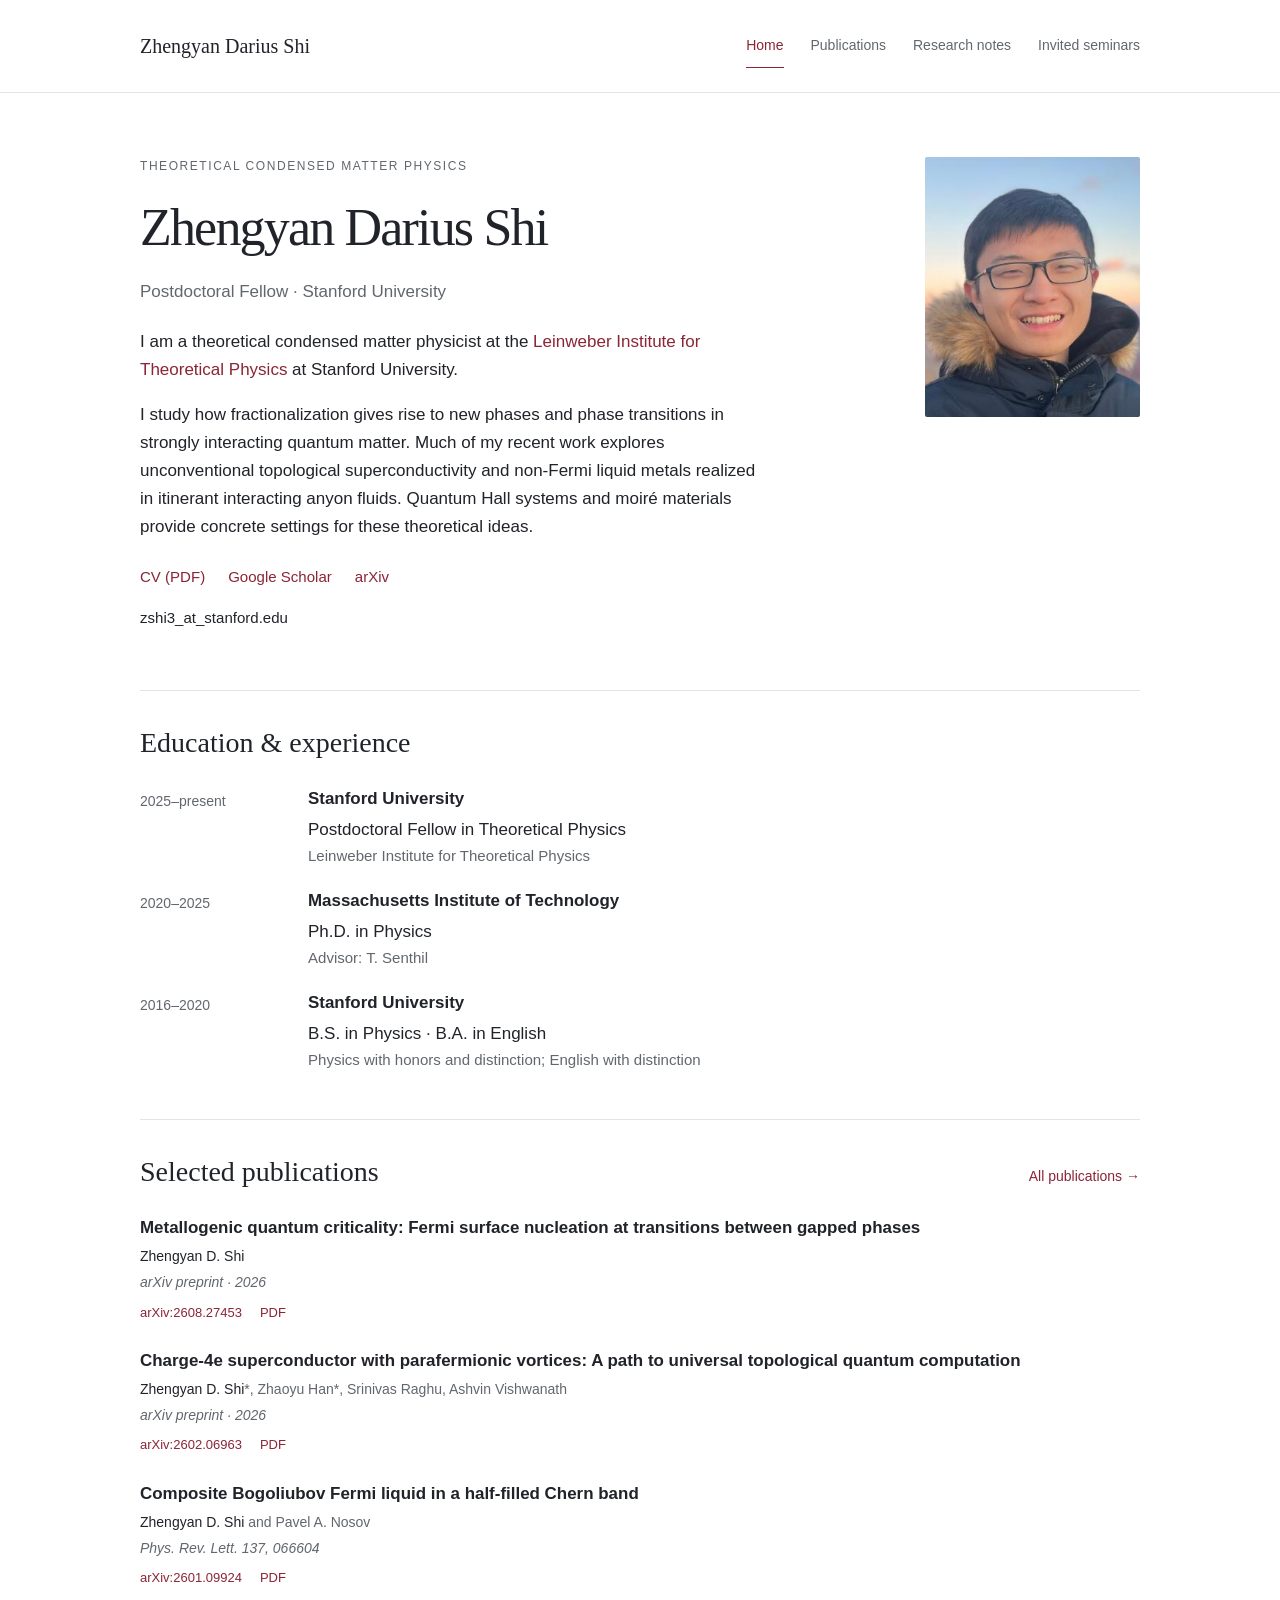
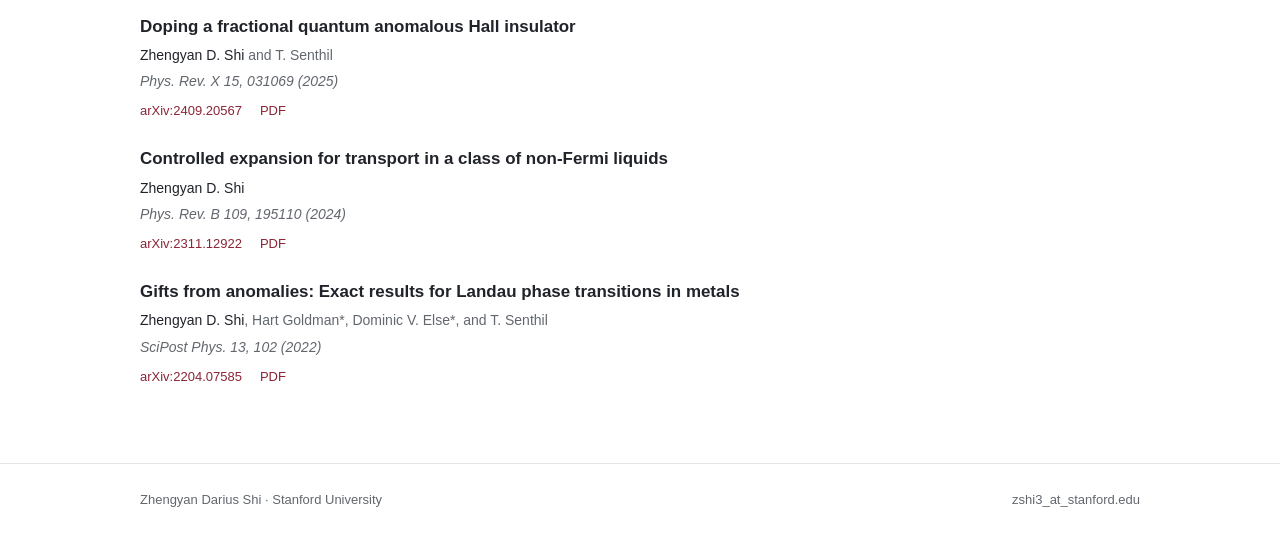
==== commit 7ec9b34b: "Refine research biography, publication lists, seminars, and contact information Use full-name arXiv " ====
--- a/index.html
+++ b/index.html
@@ -1,5 +1,5 @@
 <!doctype html>
 <html lang="en"><head><meta charset="utf-8"><meta name="viewport" content="width=device-width, initial-scale=1"><title>Home — Zhengyan Darius Shi</title><meta name="description" content="Zhengyan Darius Shi, theoretical condensed matter physicist at Stanford University. Research on quantum many-body physics, topological phases, and superconductivity."><link rel="stylesheet" href="style.css"><link rel="icon" type="image/svg+xml" href="data:image/svg+xml,%3Csvg xmlns='http://www.w3.org/2000/svg' viewBox='0 0 32 32'%3E%3Crect width='32' height='32' rx='3' fill='%238b2536'/%3E%3Ctext x='16' y='24' text-anchor='middle' font-family='Georgia' font-size='25' fill='white'%3ES%3C/text%3E%3C/svg%3E"></head>
-<body><a class="skip" href="#main">Skip to content</a><header class="site-header"><div class="wrap header-inner"><a class="wordmark" href="index.html">Zhengyan Darius Shi</a><nav aria-label="Main navigation"><a href="index.html" aria-current="page">Home</a><a href="publications.html">Publications</a><a href="notes.html">Research notes</a><a href="seminars.html">Invited seminars</a></nav></div></header><main id="main" class="wrap"><section class="hero" aria-labelledby="name"><div><p class="eyebrow">Theoretical condensed matter physics</p><h1 id="name">Zhengyan Darius Shi</h1><p class="position">Postdoctoral Fellow · Stanford University</p><div class="bio"><p>I am a theoretical condensed matter physicist at the <a href="https://sitp.stanford.edu/">Leinweber Institute for Theoretical Physics</a> at Stanford University.</p><p>My research explores how strong interactions give rise to new phases of quantum matter. I am particularly interested in topological phases, unconventional superconductivity, non-Fermi liquids, and quantum criticality.</p></div><div class="profile-links" aria-label="Academic profiles"><a href="assets/Zhengyan_Shi_CV.pdf">CV <span aria-hidden="true">(PDF)</span></a><a href="https://scholar.google.com/citations?user=H6d0jHQAAAAJ&amp;hl=en">Google Scholar</a><a href="https://arxiv.org/search/?query=Shi%2C+Zhengyan&amp;searchtype=author&amp;abstracts=show&amp;order=-announced_date_first&amp;size=50">arXiv</a></div><a class="email" href="mailto:zshi3@stanford.edu">zshi3@stanford.edu</a></div><figure style="margin:0"><img class="portrait" src="assets/portrait.jpg" width="215" height="260" alt="Zhengyan Darius Shi outdoors" fetchpriority="high"></figure></section>
+<body><a class="skip" href="#main">Skip to content</a><header class="site-header"><div class="wrap header-inner"><a class="wordmark" href="index.html">Zhengyan Darius Shi</a><nav aria-label="Main navigation"><a href="index.html" aria-current="page">Home</a><a href="publications.html">Publications</a><a href="notes.html">Research notes</a><a href="seminars.html">Invited seminars</a></nav></div></header><main id="main" class="wrap"><section class="hero" aria-labelledby="name"><div><p class="eyebrow">Theoretical condensed matter physics</p><h1 id="name">Zhengyan Darius Shi</h1><p class="position">Postdoctoral Fellow · Stanford University</p><div class="bio"><p>I am a theoretical condensed matter physicist at the <a href="https://sitp.stanford.edu/">Leinweber Institute for Theoretical Physics</a> at Stanford University.</p><p>I study how fractionalization gives rise to new phases and phase transitions in strongly interacting quantum matter. Much of my recent work explores unconventional topological superconductivity and non-Fermi liquid metals realized in itinerant interacting anyon fluids. Quantum Hall systems and moiré materials provide concrete settings for these theoretical ideas.</p></div><div class="profile-links" aria-label="Academic profiles"><a href="assets/Zhengyan_Shi_CV.pdf">CV <span aria-hidden="true">(PDF)</span></a><a href="https://scholar.google.com/citations?user=H6d0jHQAAAAJ&amp;hl=en">Google Scholar</a><a href="https://arxiv.org/search/?query=Shi%2C+Zhengyan+Darius&amp;searchtype=author&amp;abstracts=show&amp;order=-announced_date_first&amp;size=50">arXiv</a></div><span class="email">zshi3_at_stanford.edu</span></div><figure style="margin:0"><img class="portrait" src="assets/portrait.jpg" width="215" height="260" alt="Zhengyan Darius Shi outdoors" fetchpriority="high"></figure></section>
 <section class="section" aria-labelledby="background"><div class="section-top"><h2 id="background">Education &amp; experience</h2></div><div class="career-row"><div class="date">2025–present</div><div><h3>Stanford University</h3><p>Postdoctoral Fellow in Theoretical Physics</p><p class="detail">Leinweber Institute for Theoretical Physics</p></div></div><div class="career-row"><div class="date">2020–2025</div><div><h3>Massachusetts Institute of Technology</h3><p>Ph.D. in Physics</p><p class="detail">Advisor: T. Senthil</p></div></div><div class="career-row"><div class="date">2016–2020</div><div><h3>Stanford University</h3><p>B.S. in Physics · B.A. in English</p><p class="detail">Physics with honors and distinction; English with distinction</p></div></div></section>
-<section class="section" aria-labelledby="selected"><div class="section-top"><h2 id="selected">Selected publications</h2><a href="publications.html">All publications →</a></div><article class="paper"><h3><a href="https://arxiv.org/abs/2601.09924">Composite Bogoliubov Fermi liquid in a half-filled Chern band</a></h3><p class="authors"><strong>Zhengyan D. Shi</strong> and Pavel A. Nosov</p><p class="venue">Phys. Rev. Lett. 137, 066604</p><div class="paper-links"><a href="https://arxiv.org/abs/2601.09924">arXiv:2601.09924</a><a href="https://arxiv.org/pdf/2601.09924" aria-label="PDF: Composite Bogoliubov Fermi liquid in a half-filled Chern band">PDF</a></div></article><article class="paper"><h3><a href="https://arxiv.org/abs/2509.20435">Charge-2e Superconductivity from a Disordered Pair Density Wave</a></h3><p class="authors">Julian May-Mann, Akshat Pandey, <strong>Zhengyan D. Shi</strong>, Steven A. Kivelson</p><p class="venue">Phys. Rev. Lett. 137, 116003</p><div class="paper-links"><a href="https://arxiv.org/abs/2509.20435">arXiv:2509.20435</a><a href="https://arxiv.org/pdf/2509.20435" aria-label="PDF: Charge-2e Superconductivity from a Disordered Pair Density Wave">PDF</a></div></article><article class="paper"><h3><a href="https://arxiv.org/abs/2506.02128">Anyon delocalization transitions out of a disordered FQAH insulator</a></h3><p class="authors"><strong>Zhengyan D. Shi</strong> and T. Senthil</p><p class="venue">Proceedings of the National Academy of Sciences 122, e2520608122 (2025)</p><div class="paper-links"><a href="https://arxiv.org/abs/2506.02128">arXiv:2506.02128</a><a href="https://arxiv.org/pdf/2506.02128" aria-label="PDF: Anyon delocalization transitions out of a disordered FQAH insulator">PDF</a></div></article><article class="paper"><h3><a href="https://arxiv.org/abs/2409.20567">Doping a fractional quantum anomalous Hall insulator</a></h3><p class="authors"><strong>Zhengyan D. Shi</strong> and T. Senthil</p><p class="venue">Phys. Rev. X 15, 031069 (2025)</p><div class="paper-links"><a href="https://arxiv.org/abs/2409.20567">arXiv:2409.20567</a><a href="https://arxiv.org/pdf/2409.20567" aria-label="PDF: Doping a fractional quantum anomalous Hall insulator">PDF</a></div></article><article class="paper"><h3><a href="https://arxiv.org/abs/2204.07585">Gifts from anomalies: Exact results for Landau phase transitions in metals</a></h3><p class="authors"><strong>Zhengyan D. Shi</strong>, Hart Goldman*, Dominic V. Else*, and T. Senthil</p><p class="venue">SciPost Phys. 13, 102 (2022)</p><div class="paper-links"><a href="https://arxiv.org/abs/2204.07585">arXiv:2204.07585</a><a href="https://arxiv.org/pdf/2204.07585" aria-label="PDF: Gifts from anomalies: Exact results for Landau phase transitions in metals">PDF</a></div></article></section></main><footer><div class="wrap footer-inner"><p>Zhengyan Darius Shi · Stanford University</p><p><a href="mailto:zshi3@stanford.edu">zshi3@stanford.edu</a></p></div></footer></body></html>+<section class="section" aria-labelledby="selected"><div class="section-top"><h2 id="selected">Selected publications</h2><a href="publications.html">All publications →</a></div><article class="paper"><h3><a href="https://arxiv.org/abs/2608.27453">Metallogenic quantum criticality: Fermi surface nucleation at transitions between gapped phases</a></h3><p class="authors"><strong>Zhengyan D. Shi</strong></p><p class="venue">arXiv preprint · 2026</p><div class="paper-links"><a href="https://arxiv.org/abs/2608.27453">arXiv:2608.27453</a><a href="https://arxiv.org/pdf/2608.27453" aria-label="PDF: Metallogenic quantum criticality: Fermi surface nucleation at transitions between gapped phases">PDF</a></div></article><article class="paper"><h3><a href="https://arxiv.org/abs/2602.06963">Charge-4e superconductor with parafermionic vortices: A path to universal topological quantum computation</a></h3><p class="authors"><strong>Zhengyan D. Shi</strong>*, Zhaoyu Han*, Srinivas Raghu, Ashvin Vishwanath</p><p class="venue">arXiv preprint · 2026</p><div class="paper-links"><a href="https://arxiv.org/abs/2602.06963">arXiv:2602.06963</a><a href="https://arxiv.org/pdf/2602.06963" aria-label="PDF: Charge-4e superconductor with parafermionic vortices: A path to universal topological quantum computation">PDF</a></div></article><article class="paper"><h3><a href="https://arxiv.org/abs/2601.09924">Composite Bogoliubov Fermi liquid in a half-filled Chern band</a></h3><p class="authors"><strong>Zhengyan D. Shi</strong> and Pavel A. Nosov</p><p class="venue">Phys. Rev. Lett. 137, 066604</p><div class="paper-links"><a href="https://arxiv.org/abs/2601.09924">arXiv:2601.09924</a><a href="https://arxiv.org/pdf/2601.09924" aria-label="PDF: Composite Bogoliubov Fermi liquid in a half-filled Chern band">PDF</a></div></article><article class="paper"><h3><a href="https://arxiv.org/abs/2409.20567">Doping a fractional quantum anomalous Hall insulator</a></h3><p class="authors"><strong>Zhengyan D. Shi</strong> and T. Senthil</p><p class="venue">Phys. Rev. X 15, 031069 (2025)</p><div class="paper-links"><a href="https://arxiv.org/abs/2409.20567">arXiv:2409.20567</a><a href="https://arxiv.org/pdf/2409.20567" aria-label="PDF: Doping a fractional quantum anomalous Hall insulator">PDF</a></div></article><article class="paper"><h3><a href="https://arxiv.org/abs/2311.12922">Controlled expansion for transport in a class of non-Fermi liquids</a></h3><p class="authors"><strong>Zhengyan D. Shi</strong></p><p class="venue">Phys. Rev. B 109, 195110 (2024)</p><div class="paper-links"><a href="https://arxiv.org/abs/2311.12922">arXiv:2311.12922</a><a href="https://arxiv.org/pdf/2311.12922" aria-label="PDF: Controlled expansion for transport in a class of non-Fermi liquids">PDF</a></div></article><article class="paper"><h3><a href="https://arxiv.org/abs/2204.07585">Gifts from anomalies: Exact results for Landau phase transitions in metals</a></h3><p class="authors"><strong>Zhengyan D. Shi</strong>, Hart Goldman*, Dominic V. Else*, and T. Senthil</p><p class="venue">SciPost Phys. 13, 102 (2022)</p><div class="paper-links"><a href="https://arxiv.org/abs/2204.07585">arXiv:2204.07585</a><a href="https://arxiv.org/pdf/2204.07585" aria-label="PDF: Gifts from anomalies: Exact results for Landau phase transitions in metals">PDF</a></div></article></section></main><footer><div class="wrap footer-inner"><p>Zhengyan Darius Shi · Stanford University</p><p><span>zshi3_at_stanford.edu</span></p></div></footer></body></html>
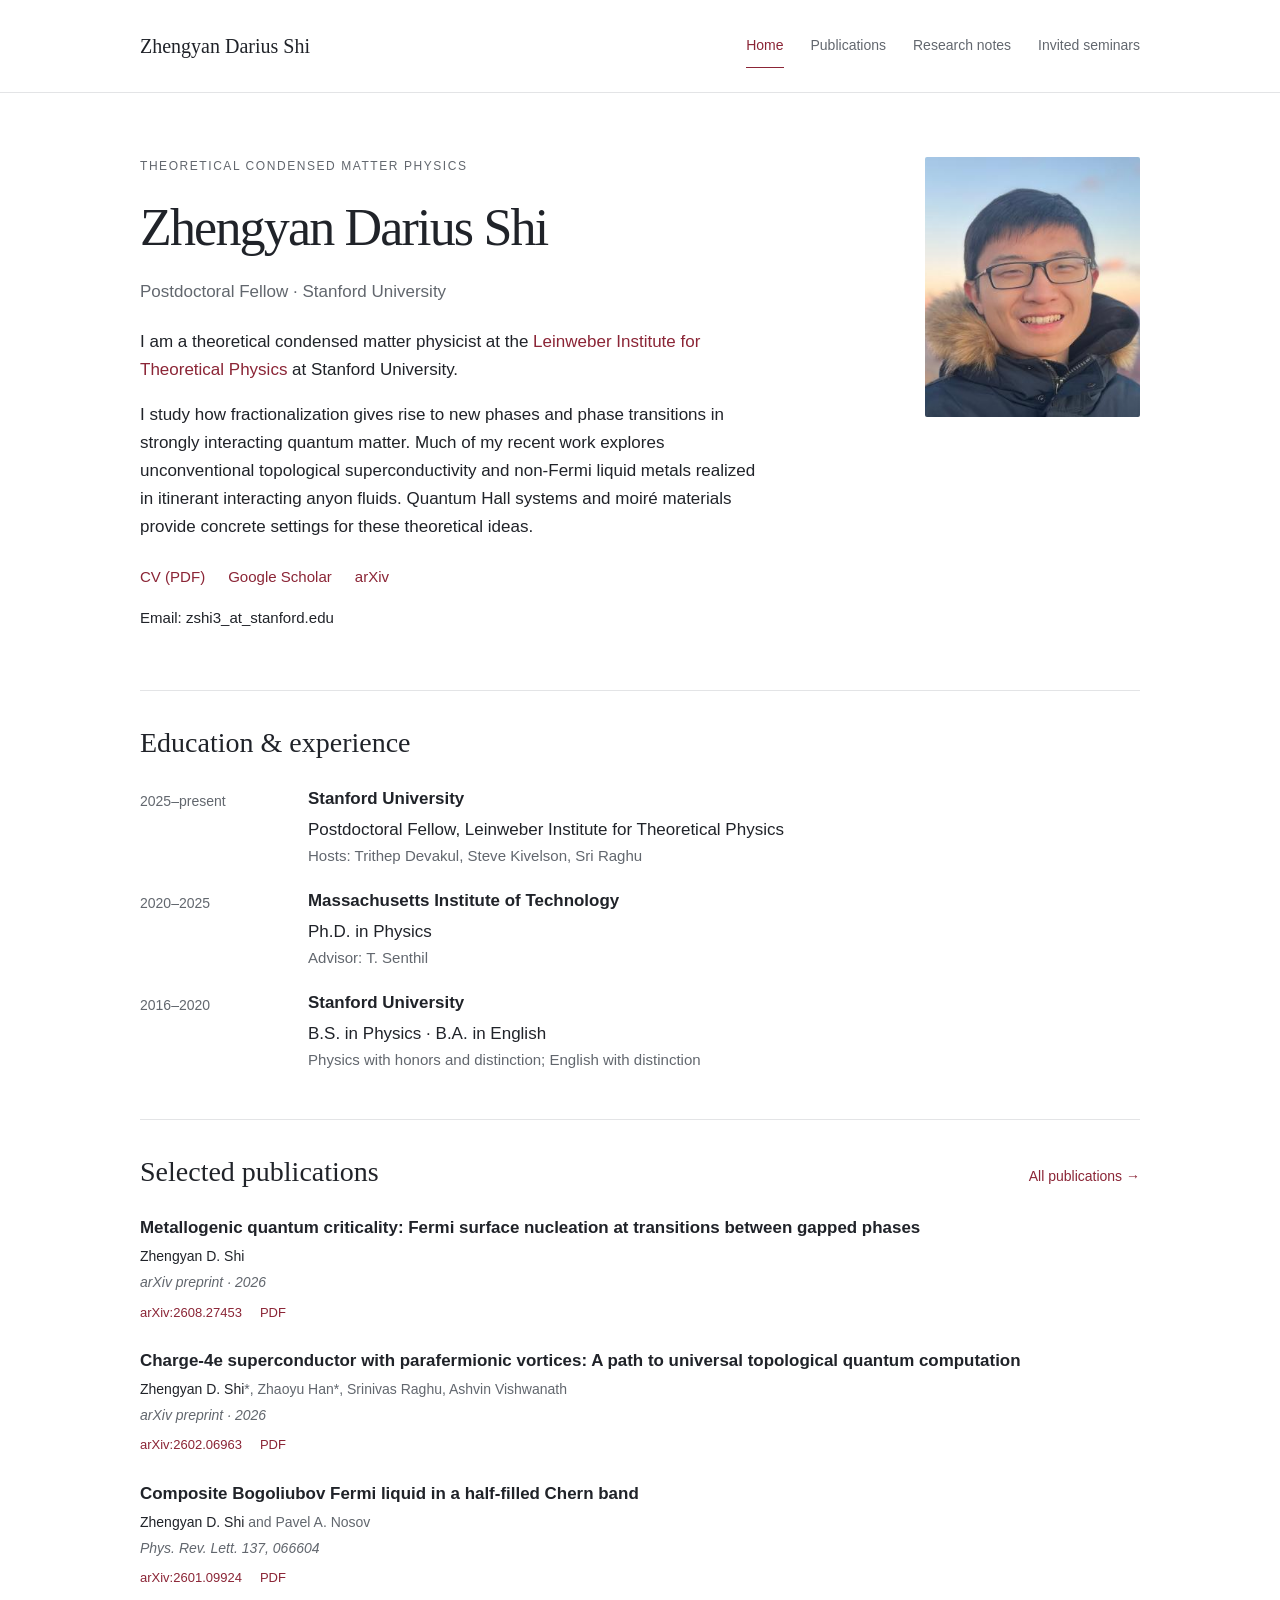
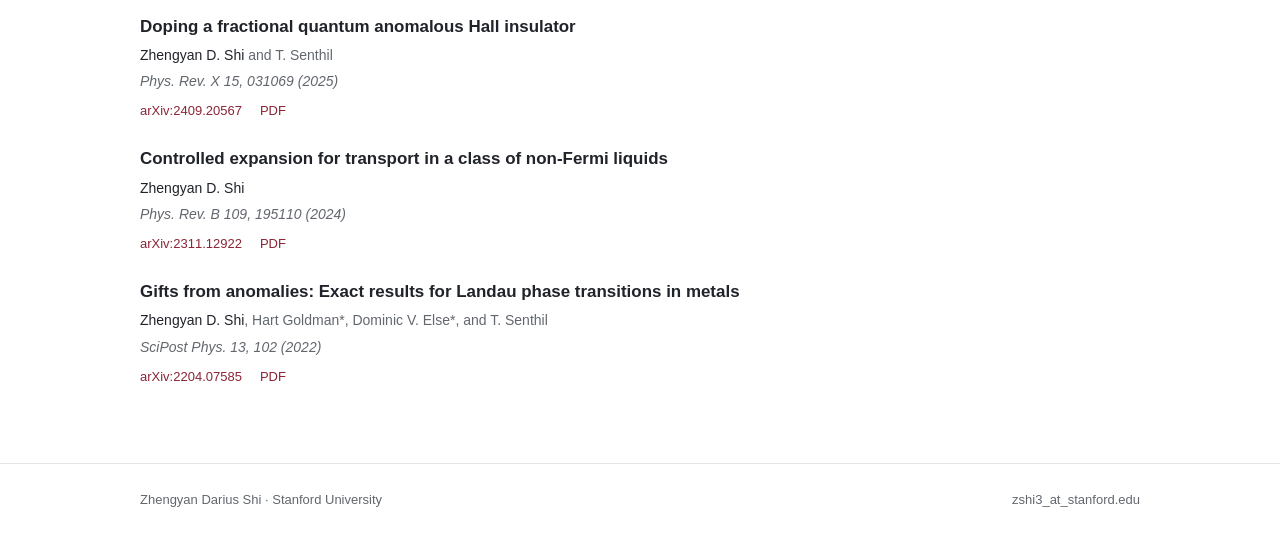
==== commit d8558aff: "Update website content" ====
--- a/index.html
+++ b/index.html
@@ -1,5 +1,5 @@
 <!doctype html>
 <html lang="en"><head><meta charset="utf-8"><meta name="viewport" content="width=device-width, initial-scale=1"><title>Home — Zhengyan Darius Shi</title><meta name="description" content="Zhengyan Darius Shi, theoretical condensed matter physicist at Stanford University. Research on quantum many-body physics, topological phases, and superconductivity."><link rel="stylesheet" href="style.css"><link rel="icon" type="image/svg+xml" href="data:image/svg+xml,%3Csvg xmlns='http://www.w3.org/2000/svg' viewBox='0 0 32 32'%3E%3Crect width='32' height='32' rx='3' fill='%238b2536'/%3E%3Ctext x='16' y='24' text-anchor='middle' font-family='Georgia' font-size='25' fill='white'%3ES%3C/text%3E%3C/svg%3E"></head>
-<body><a class="skip" href="#main">Skip to content</a><header class="site-header"><div class="wrap header-inner"><a class="wordmark" href="index.html">Zhengyan Darius Shi</a><nav aria-label="Main navigation"><a href="index.html" aria-current="page">Home</a><a href="publications.html">Publications</a><a href="notes.html">Research notes</a><a href="seminars.html">Invited seminars</a></nav></div></header><main id="main" class="wrap"><section class="hero" aria-labelledby="name"><div><p class="eyebrow">Theoretical condensed matter physics</p><h1 id="name">Zhengyan Darius Shi</h1><p class="position">Postdoctoral Fellow · Stanford University</p><div class="bio"><p>I am a theoretical condensed matter physicist at the <a href="https://sitp.stanford.edu/">Leinweber Institute for Theoretical Physics</a> at Stanford University.</p><p>I study how fractionalization gives rise to new phases and phase transitions in strongly interacting quantum matter. Much of my recent work explores unconventional topological superconductivity and non-Fermi liquid metals realized in itinerant interacting anyon fluids. Quantum Hall systems and moiré materials provide concrete settings for these theoretical ideas.</p></div><div class="profile-links" aria-label="Academic profiles"><a href="assets/Zhengyan_Shi_CV.pdf">CV <span aria-hidden="true">(PDF)</span></a><a href="https://scholar.google.com/citations?user=H6d0jHQAAAAJ&amp;hl=en">Google Scholar</a><a href="https://arxiv.org/search/?query=Shi%2C+Zhengyan+Darius&amp;searchtype=author&amp;abstracts=show&amp;order=-announced_date_first&amp;size=50">arXiv</a></div><span class="email">zshi3_at_stanford.edu</span></div><figure style="margin:0"><img class="portrait" src="assets/portrait.jpg" width="215" height="260" alt="Zhengyan Darius Shi outdoors" fetchpriority="high"></figure></section>
-<section class="section" aria-labelledby="background"><div class="section-top"><h2 id="background">Education &amp; experience</h2></div><div class="career-row"><div class="date">2025–present</div><div><h3>Stanford University</h3><p>Postdoctoral Fellow in Theoretical Physics</p><p class="detail">Leinweber Institute for Theoretical Physics</p></div></div><div class="career-row"><div class="date">2020–2025</div><div><h3>Massachusetts Institute of Technology</h3><p>Ph.D. in Physics</p><p class="detail">Advisor: T. Senthil</p></div></div><div class="career-row"><div class="date">2016–2020</div><div><h3>Stanford University</h3><p>B.S. in Physics · B.A. in English</p><p class="detail">Physics with honors and distinction; English with distinction</p></div></div></section>
+<body><a class="skip" href="#main">Skip to content</a><header class="site-header"><div class="wrap header-inner"><a class="wordmark" href="index.html">Zhengyan Darius Shi</a><nav aria-label="Main navigation"><a href="index.html" aria-current="page">Home</a><a href="publications.html">Publications</a><a href="notes.html">Research notes</a><a href="seminars.html">Invited seminars</a></nav></div></header><main id="main" class="wrap"><section class="hero" aria-labelledby="name"><div><p class="eyebrow">Theoretical condensed matter physics</p><h1 id="name">Zhengyan Darius Shi</h1><p class="position">Postdoctoral Fellow · Stanford University</p><div class="bio"><p>I am a theoretical condensed matter physicist at the <a href="https://sitp.stanford.edu/">Leinweber Institute for Theoretical Physics</a> at Stanford University.</p><p>I study how fractionalization gives rise to new phases and phase transitions in strongly interacting quantum matter. Much of my recent work explores unconventional topological superconductivity and non-Fermi liquid metals realized in itinerant interacting anyon fluids. Quantum Hall systems and moiré materials provide concrete settings for these theoretical ideas.</p></div><div class="profile-links" aria-label="Academic profiles"><a href="assets/Zhengyan_Shi_CV.pdf">CV <span aria-hidden="true">(PDF)</span></a><a href="https://scholar.google.com/citations?user=H6d0jHQAAAAJ&amp;hl=en">Google Scholar</a><a href="https://arxiv.org/search/?query=Shi%2C+Zhengyan+Darius&amp;searchtype=author&amp;abstracts=show&amp;order=-announced_date_first&amp;size=50">arXiv</a></div><span class="email">Email: zshi3_at_stanford.edu</span></div><figure style="margin:0"><img class="portrait" src="assets/portrait.jpg" width="215" height="260" alt="Zhengyan Darius Shi outdoors" fetchpriority="high"></figure></section>
+<section class="section" aria-labelledby="background"><div class="section-top"><h2 id="background">Education &amp; experience</h2></div><div class="career-row"><div class="date">2025–present</div><div><h3>Stanford University</h3><p>Postdoctoral Fellow, Leinweber Institute for Theoretical Physics</p><p class="detail">Hosts: Trithep Devakul, Steve Kivelson, Sri Raghu</p></div></div><div class="career-row"><div class="date">2020–2025</div><div><h3>Massachusetts Institute of Technology</h3><p>Ph.D. in Physics</p><p class="detail">Advisor: T. Senthil</p></div></div><div class="career-row"><div class="date">2016–2020</div><div><h3>Stanford University</h3><p>B.S. in Physics · B.A. in English</p><p class="detail">Physics with honors and distinction; English with distinction</p></div></div></section>
 <section class="section" aria-labelledby="selected"><div class="section-top"><h2 id="selected">Selected publications</h2><a href="publications.html">All publications →</a></div><article class="paper"><h3><a href="https://arxiv.org/abs/2608.27453">Metallogenic quantum criticality: Fermi surface nucleation at transitions between gapped phases</a></h3><p class="authors"><strong>Zhengyan D. Shi</strong></p><p class="venue">arXiv preprint · 2026</p><div class="paper-links"><a href="https://arxiv.org/abs/2608.27453">arXiv:2608.27453</a><a href="https://arxiv.org/pdf/2608.27453" aria-label="PDF: Metallogenic quantum criticality: Fermi surface nucleation at transitions between gapped phases">PDF</a></div></article><article class="paper"><h3><a href="https://arxiv.org/abs/2602.06963">Charge-4e superconductor with parafermionic vortices: A path to universal topological quantum computation</a></h3><p class="authors"><strong>Zhengyan D. Shi</strong>*, Zhaoyu Han*, Srinivas Raghu, Ashvin Vishwanath</p><p class="venue">arXiv preprint · 2026</p><div class="paper-links"><a href="https://arxiv.org/abs/2602.06963">arXiv:2602.06963</a><a href="https://arxiv.org/pdf/2602.06963" aria-label="PDF: Charge-4e superconductor with parafermionic vortices: A path to universal topological quantum computation">PDF</a></div></article><article class="paper"><h3><a href="https://arxiv.org/abs/2601.09924">Composite Bogoliubov Fermi liquid in a half-filled Chern band</a></h3><p class="authors"><strong>Zhengyan D. Shi</strong> and Pavel A. Nosov</p><p class="venue">Phys. Rev. Lett. 137, 066604</p><div class="paper-links"><a href="https://arxiv.org/abs/2601.09924">arXiv:2601.09924</a><a href="https://arxiv.org/pdf/2601.09924" aria-label="PDF: Composite Bogoliubov Fermi liquid in a half-filled Chern band">PDF</a></div></article><article class="paper"><h3><a href="https://arxiv.org/abs/2409.20567">Doping a fractional quantum anomalous Hall insulator</a></h3><p class="authors"><strong>Zhengyan D. Shi</strong> and T. Senthil</p><p class="venue">Phys. Rev. X 15, 031069 (2025)</p><div class="paper-links"><a href="https://arxiv.org/abs/2409.20567">arXiv:2409.20567</a><a href="https://arxiv.org/pdf/2409.20567" aria-label="PDF: Doping a fractional quantum anomalous Hall insulator">PDF</a></div></article><article class="paper"><h3><a href="https://arxiv.org/abs/2311.12922">Controlled expansion for transport in a class of non-Fermi liquids</a></h3><p class="authors"><strong>Zhengyan D. Shi</strong></p><p class="venue">Phys. Rev. B 109, 195110 (2024)</p><div class="paper-links"><a href="https://arxiv.org/abs/2311.12922">arXiv:2311.12922</a><a href="https://arxiv.org/pdf/2311.12922" aria-label="PDF: Controlled expansion for transport in a class of non-Fermi liquids">PDF</a></div></article><article class="paper"><h3><a href="https://arxiv.org/abs/2204.07585">Gifts from anomalies: Exact results for Landau phase transitions in metals</a></h3><p class="authors"><strong>Zhengyan D. Shi</strong>, Hart Goldman*, Dominic V. Else*, and T. Senthil</p><p class="venue">SciPost Phys. 13, 102 (2022)</p><div class="paper-links"><a href="https://arxiv.org/abs/2204.07585">arXiv:2204.07585</a><a href="https://arxiv.org/pdf/2204.07585" aria-label="PDF: Gifts from anomalies: Exact results for Landau phase transitions in metals">PDF</a></div></article></section></main><footer><div class="wrap footer-inner"><p>Zhengyan Darius Shi · Stanford University</p><p><span>zshi3_at_stanford.edu</span></p></div></footer></body></html>
